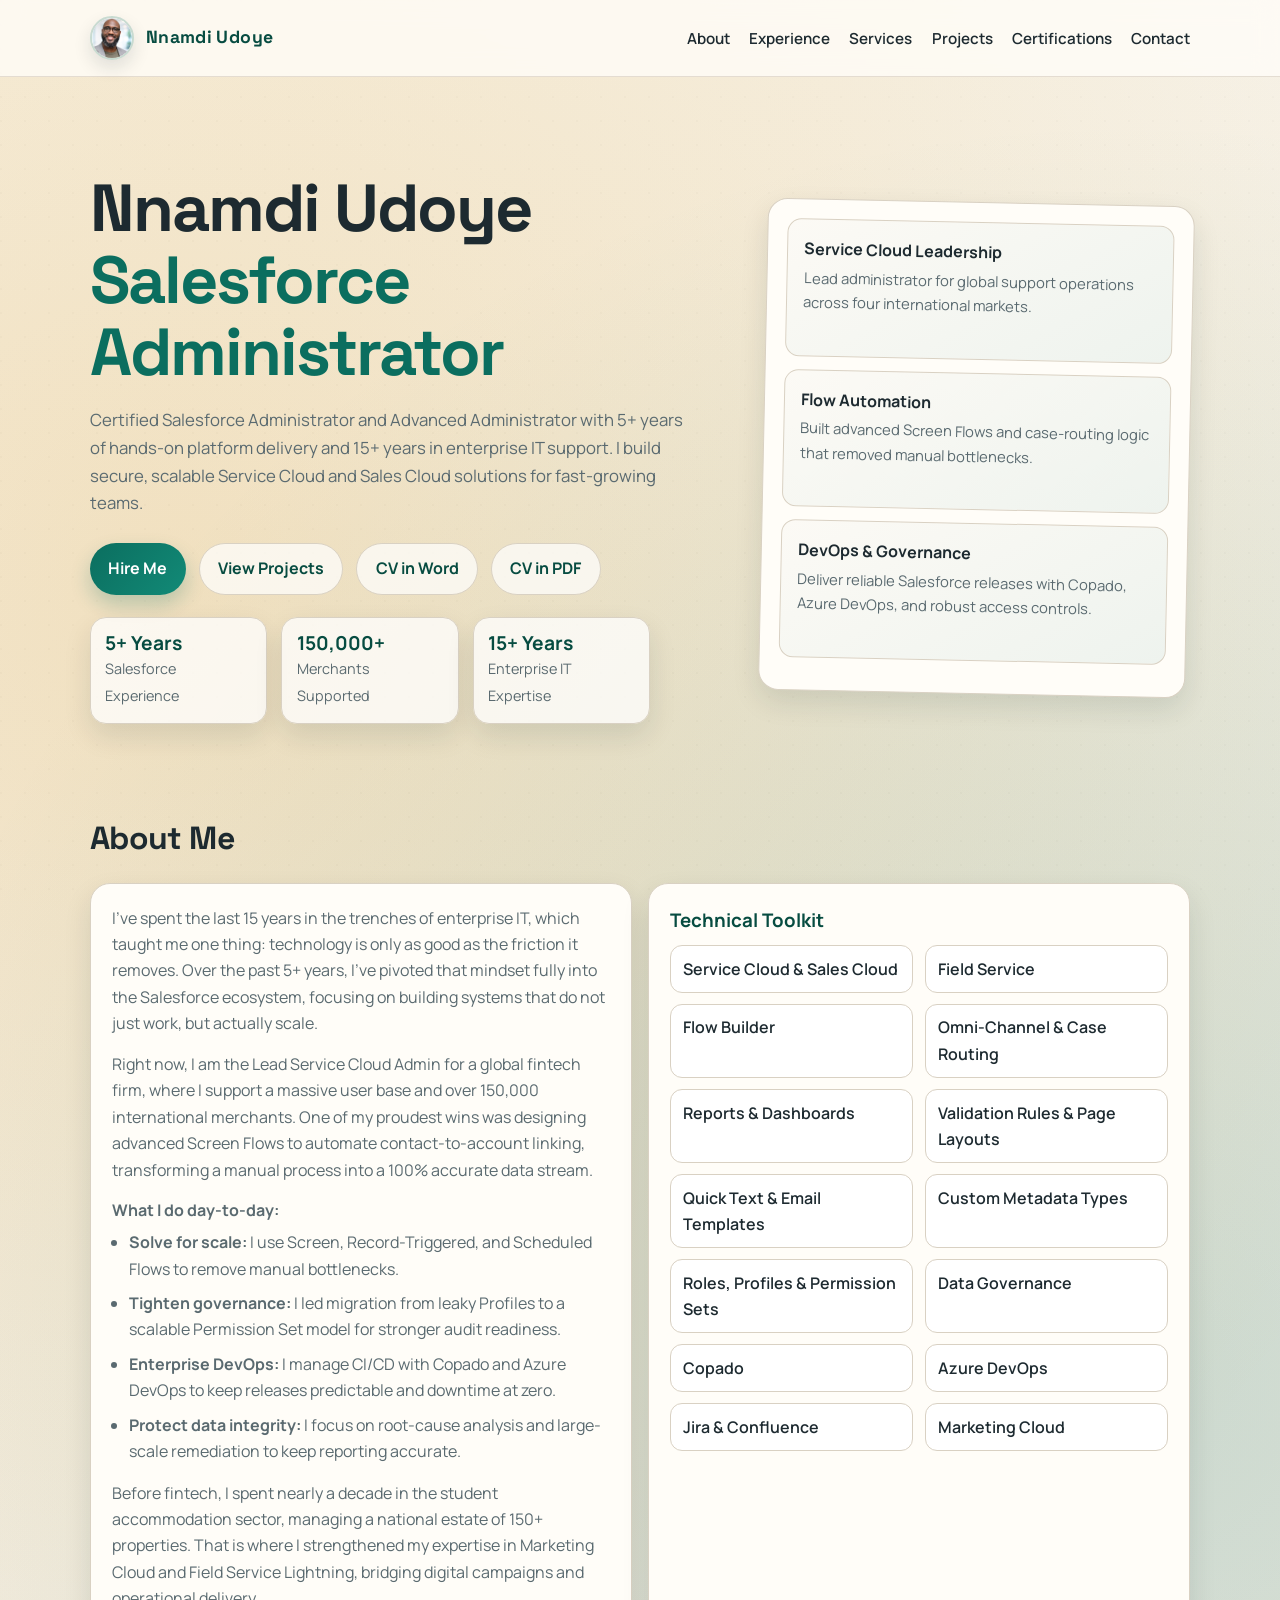
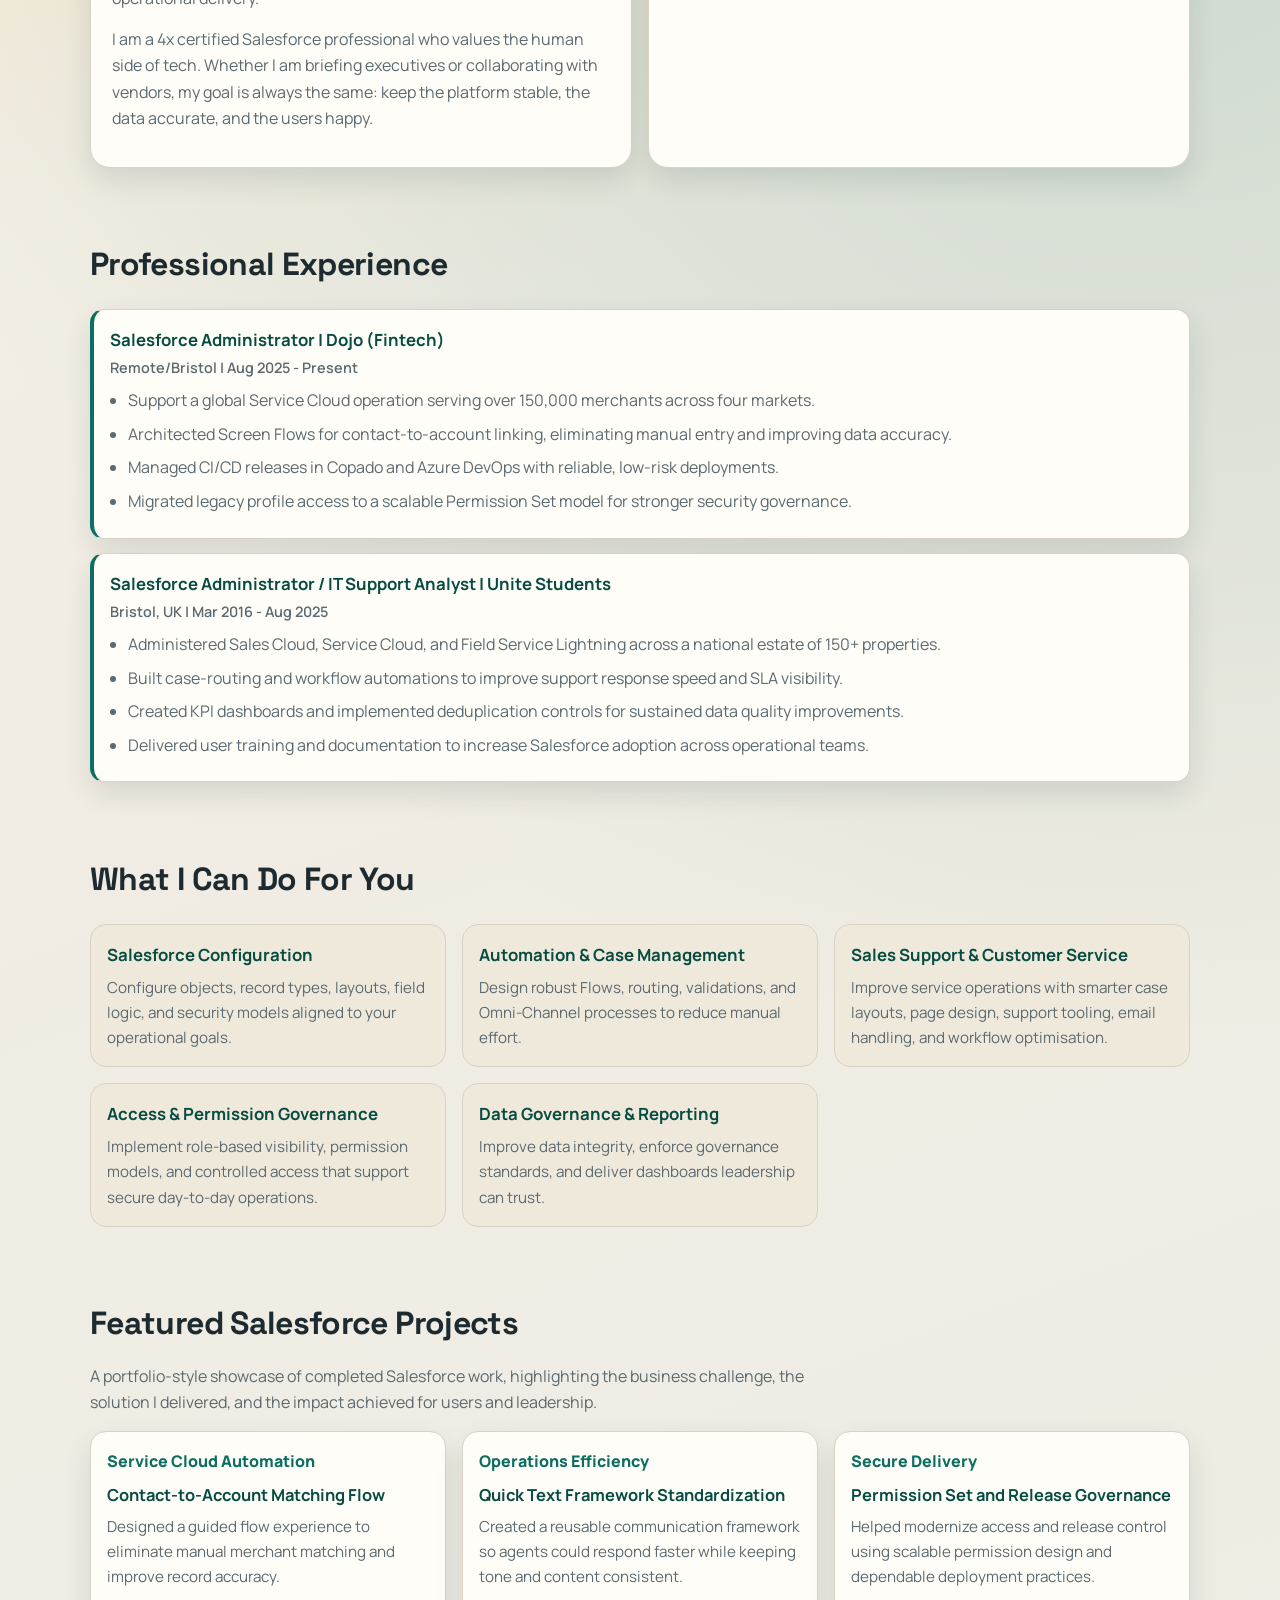
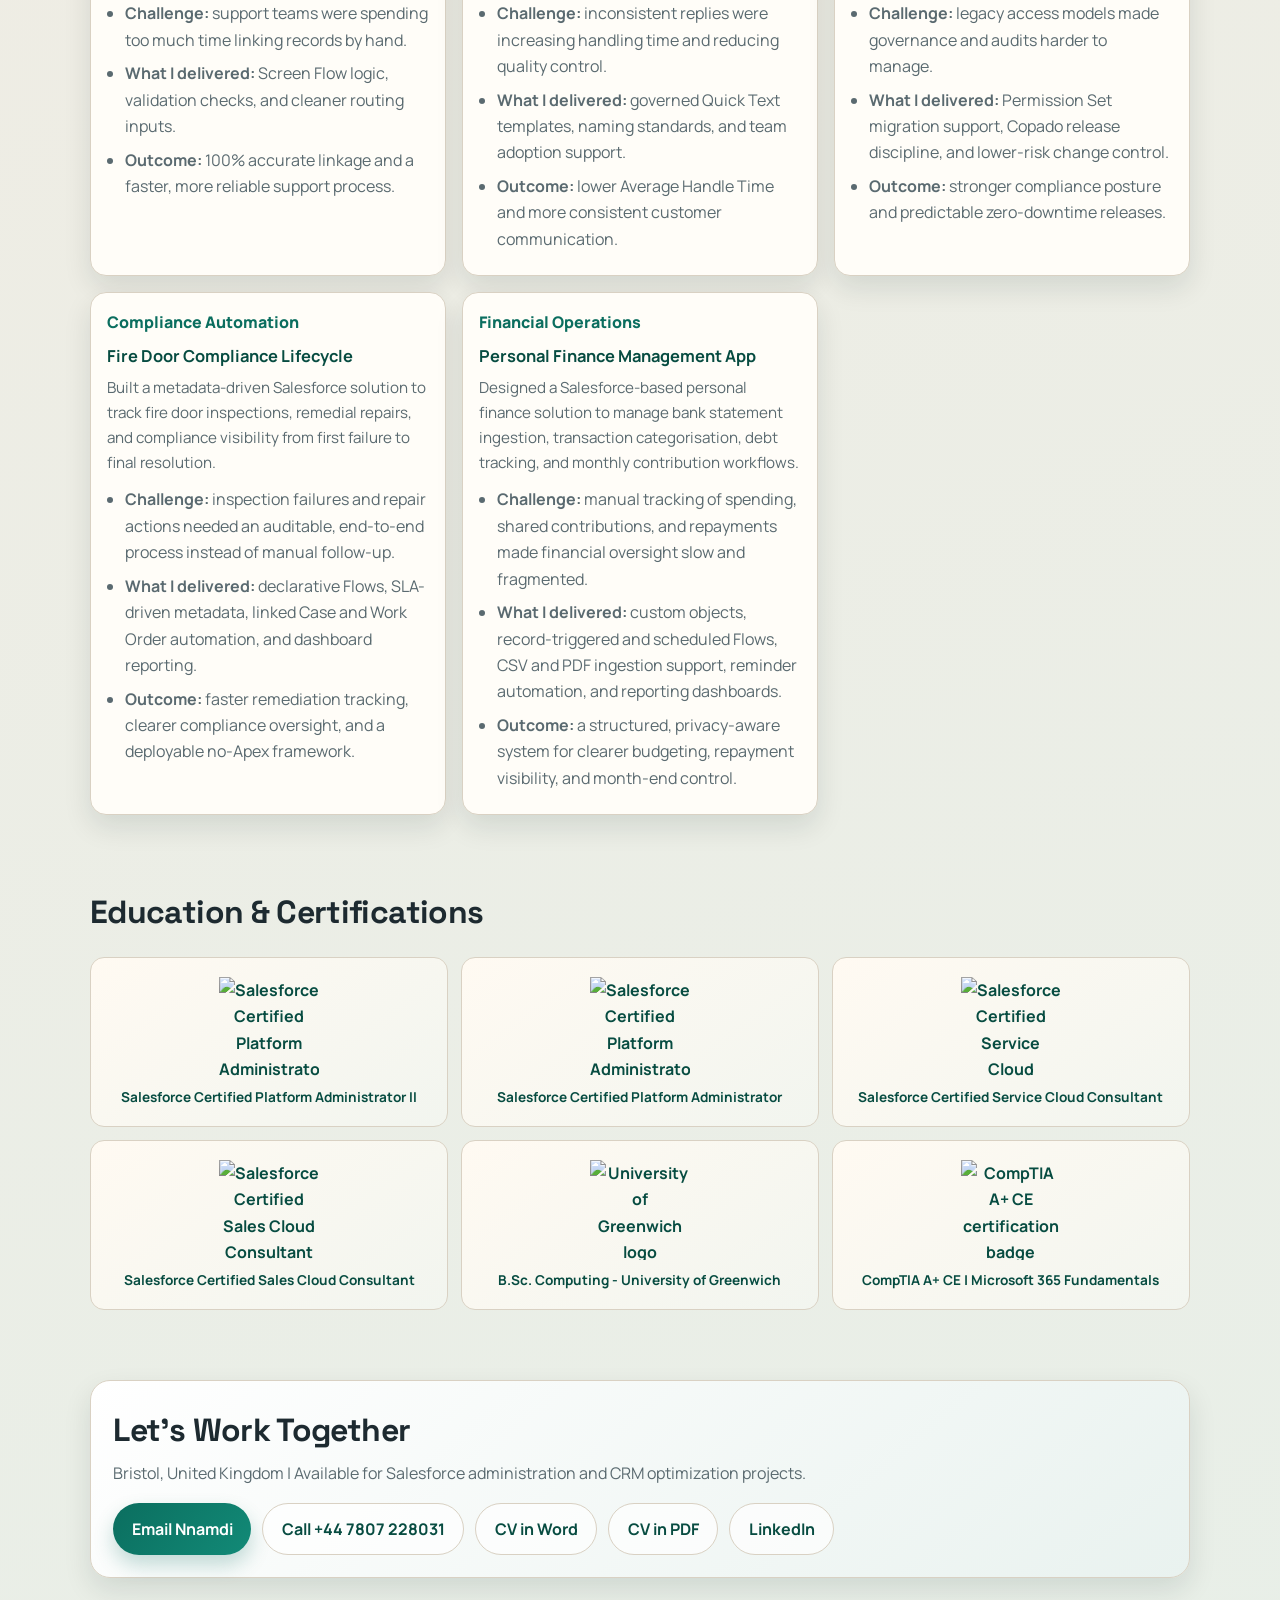
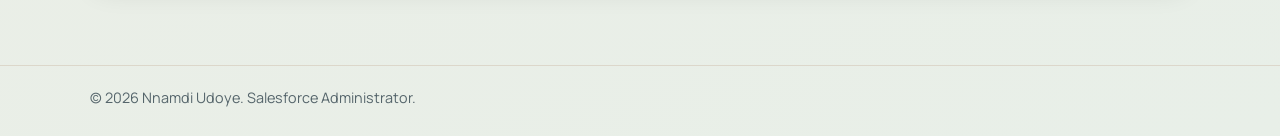
==== index.html @ 59904585 "Restore LinkedIn avatar in header" ====
<!DOCTYPE html>
<html lang="en">
<head>
	<meta charset="UTF-8" />
	<meta name="viewport" content="width=device-width, initial-scale=1.0" />
	<title>Nnamdi Udoye | Salesforce Administrator</title>
	<!-- Google Analytics 4 Measurement ID -->
	<script async src="https://www.googletagmanager.com/gtag/js?id=G-RYH16D98XS"></script>
	<script>
		window.dataLayer = window.dataLayer || [];
		function gtag() {
			dataLayer.push(arguments);
		}
		gtag("js", new Date());
		gtag("config", "G-RYH16D98XS");
	</script>
	<meta name="author" content="Nnamdi Udoye" />
	<meta name="robots" content="index,follow" />
	<meta name="theme-color" content="#0b6e5f" />
	<meta
		name="description"
		content="Certified Salesforce Administrator Nnamdi Udoye delivers Service Cloud, Sales Cloud, automation, and data governance solutions for high-growth teams."
	/>
	<meta property="og:title" content="Nnamdi Udoye | Salesforce Administrator" />
	<meta property="og:description" content="Salesforce Administrator specializing in Service Cloud, Sales Cloud, automation, and CRM data governance." />
	<meta property="og:type" content="website" />
	<meta property="og:url" content="https://amarau9410.github.io/nnamdi-udoye/" />
	<meta property="og:image" content="https://amarau9410.github.io/nnamdi-udoye/favicon.svg" />
	<meta name="twitter:card" content="summary_large_image" />
	<meta name="twitter:title" content="Nnamdi Udoye | Salesforce Administrator" />
	<meta name="twitter:description" content="Certified Salesforce Administrator focused on scalable automation and CRM excellence." />
	<meta name="twitter:image" content="https://amarau9410.github.io/nnamdi-udoye/favicon.svg" />
	<link rel="icon" type="image/svg+xml" href="favicon.svg" />
	<link rel="apple-touch-icon" href="favicon.svg" />
	<link rel="preconnect" href="https://fonts.googleapis.com" />
	<link rel="preconnect" href="https://fonts.gstatic.com" crossorigin />
	<link
		href="https://fonts.googleapis.com/css2?family=Manrope:wght@400;500;600;700;800&family=Space+Grotesk:wght@500;700&display=swap"
		rel="stylesheet"
	/>
	<style>
		:root {
			--bg: #f4f1ea;
			--surface: #fffdf8;
			--surface-alt: #efe9dc;
			--text: #1d2a30;
			--muted: #5a6a70;
			--brand: #0b6e5f;
			--brand-dark: #074c41;
			--accent: #d98e04;
			--border: #d9d1c3;
			--shadow: 0 12px 28px rgba(13, 34, 40, 0.11);
			--radius: 20px;
		}

		* {
			box-sizing: border-box;
			margin: 0;
			padding: 0;
		}

		html {
			scroll-behavior: smooth;
		}

		body {
			font-family: "Manrope", sans-serif;
			color: var(--text);
			line-height: 1.65;
			background:
				radial-gradient(circle at 14% 12%, rgba(217, 142, 4, 0.18), transparent 30%),
				radial-gradient(circle at 88% 28%, rgba(11, 110, 95, 0.17), transparent 34%),
				linear-gradient(160deg, #f8f4ea 0%, #f0ece3 48%, #e8efe8 100%);
			min-height: 100vh;
			text-rendering: optimizeLegibility;
		}

		.grain {
			position: fixed;
			inset: 0;
			pointer-events: none;
			z-index: -1;
			opacity: 0.22;
			background-image: radial-gradient(circle at 1px 1px, rgba(0, 0, 0, 0.08) 1px, transparent 0);
			background-size: 24px 24px;
		}

		.container {
			width: min(1100px, 92%);
			margin: 0 auto;
		}

		header {
			position: sticky;
			top: 0;
			backdrop-filter: blur(12px);
			background: rgba(255, 253, 248, 0.8);
			border-bottom: 1px solid rgba(217, 209, 195, 0.7);
			z-index: 50;
		}

		.nav {
			display: flex;
			align-items: center;
			justify-content: space-between;
			padding: 1rem 0;
			position: relative;
		}

		.brand {
			display: inline-flex;
			align-items: center;
			gap: 0.75rem;
			font-family: "Space Grotesk", sans-serif;
			font-weight: 700;
			letter-spacing: 0.02em;
			color: var(--brand-dark);
			text-decoration: none;
			font-size: 1.1rem;
		}

		.profile-avatar {
			width: 2.75rem;
			height: 2.75rem;
			border-radius: 999px;
			object-fit: cover;
			border: 2px solid rgba(11, 110, 95, 0.22);
			box-shadow: 0 8px 18px rgba(13, 34, 40, 0.12);
		}

		nav ul {
			display: flex;
			list-style: none;
			gap: 1.2rem;
			align-items: center;
		}

		.menu-toggle {
			display: none;
			align-items: center;
			justify-content: center;
			padding: 0.45rem 0.65rem;
			border-radius: 10px;
			border: 1px solid var(--border);
			background: #fff;
			color: var(--brand-dark);
			font-weight: 800;
			font-size: 1rem;
			line-height: 1;
			cursor: pointer;
		}

		nav a {
			text-decoration: none;
			color: var(--text);
			font-weight: 600;
			font-size: 0.95rem;
			transition: color 0.2s ease;
		}

		nav a:hover {
			color: var(--brand);
		}

		.btn {
			display: inline-flex;
			align-items: center;
			gap: 0.5rem;
			text-decoration: none;
			border-radius: 999px;
			padding: 0.74rem 1.15rem;
			font-weight: 700;
			transition: transform 0.2s ease, box-shadow 0.2s ease, background 0.2s ease;
			cursor: pointer;
			border: none;
		}

		.btn-primary {
			color: #fff;
			background: linear-gradient(130deg, var(--brand) 0%, #128a77 100%);
			box-shadow: 0 10px 20px rgba(11, 110, 95, 0.24);
		}

		.btn-primary:hover {
			transform: translateY(-2px);
			box-shadow: 0 12px 24px rgba(11, 110, 95, 0.31);
		}

		.btn-secondary {
			color: var(--brand-dark);
			background: rgba(255, 255, 255, 0.7);
			border: 1px solid var(--border);
		}

		.btn-secondary:hover {
			transform: translateY(-2px);
			background: #fff;
		}

		.hero {
			padding: 6rem 0 4.3rem;
			display: grid;
			grid-template-columns: 1.2fr 0.8fr;
			gap: 2rem;
			align-items: center;
		}

		.hero h1 {
			font-family: "Space Grotesk", sans-serif;
			font-size: clamp(2.1rem, 5.2vw, 4.2rem);
			line-height: 1.08;
			margin-bottom: 1.1rem;
			letter-spacing: -0.03em;
		}

		.hero h1 .highlight {
			color: var(--brand);
			display: inline-block;
		}

		.hero p {
			color: var(--muted);
			max-width: 60ch;
			margin-bottom: 1.6rem;
			font-size: 1.05rem;
		}

		.hero-actions {
			display: flex;
			gap: 0.8rem;
			flex-wrap: wrap;
			margin-bottom: 1.4rem;
		}

		.stats {
			display: grid;
			grid-template-columns: repeat(3, minmax(90px, 1fr));
			gap: 0.9rem;
			max-width: 560px;
		}

		.stat-card {
			background: rgba(255, 255, 255, 0.75);
			border: 1px solid var(--border);
			border-radius: 16px;
			padding: 0.9rem;
			box-shadow: var(--shadow);
		}

		.stat-card strong {
			display: block;
			font-size: 1.2rem;
			color: var(--brand-dark);
			line-height: 1.2;
		}

		.stat-card span {
			font-size: 0.9rem;
			color: var(--muted);
		}

		.hero-panel {
			background: var(--surface);
			border: 1px solid var(--border);
			border-radius: var(--radius);
			box-shadow: var(--shadow);
			padding: 1.2rem;
			transform: rotate(1.2deg);
		}

		.hero-panel .card {
			background: linear-gradient(150deg, #fcfaf5 0%, #eef3ee 100%);
			border: 1px solid var(--border);
			border-radius: 14px;
			padding: 1rem;
			margin-bottom: 0.8rem;
		}

		.hero-panel h3 {
			font-size: 1rem;
			margin-bottom: 0.2rem;
		}

		.hero-panel p {
			color: var(--muted);
			font-size: 0.92rem;
		}

		section {
			padding: 1.2rem 0 3.2rem;
		}

		.section-heading {
			font-family: "Space Grotesk", sans-serif;
			margin-bottom: 1.15rem;
			font-size: clamp(1.4rem, 3vw, 2rem);
			letter-spacing: -0.02em;
		}

		.about {
			display: grid;
			grid-template-columns: 1fr 1fr;
			gap: 1rem;
		}

		.panel {
			background: var(--surface);
			border: 1px solid var(--border);
			border-radius: var(--radius);
			box-shadow: var(--shadow);
			padding: 1.3rem;
		}

		.panel p {
			color: var(--muted);
			margin-bottom: 0.9rem;
		}

		.about-points {
			padding-left: 1.1rem;
			color: var(--muted);
			margin: 0.25rem 0 0.95rem;
		}

		.about-points li {
			margin-bottom: 0.5rem;
		}

		.skills-grid {
			display: grid;
			grid-template-columns: repeat(2, minmax(0, 1fr));
			gap: 0.7rem;
			list-style: none;
		}

		.skills-grid li {
			border: 1px solid var(--border);
			border-radius: 12px;
			padding: 0.6rem 0.75rem;
			font-weight: 600;
			background: #fff;
		}

		.services {
			display: grid;
			grid-template-columns: repeat(3, minmax(0, 1fr));
			gap: 1rem;
		}

		.timeline {
			display: grid;
			gap: 0.9rem;
		}

		.timeline-item {
			background: var(--surface);
			border: 1px solid var(--border);
			border-left: 4px solid var(--brand);
			border-radius: 14px;
			padding: 1rem;
			box-shadow: var(--shadow);
		}

		.timeline-item h3 {
			font-size: 1.05rem;
			margin-bottom: 0.15rem;
			color: var(--brand-dark);
		}

		.timeline-item .meta {
			display: block;
			color: var(--muted);
			font-weight: 600;
			font-size: 0.9rem;
			margin-bottom: 0.45rem;
		}

		.timeline-item ul {
			padding-left: 1.1rem;
			color: var(--muted);
		}

		.timeline-item li {
			margin-bottom: 0.45rem;
		}

		.cert-grid {
			display: grid;
			grid-template-columns: repeat(3, minmax(0, 1fr));
			gap: 0.8rem;
		}

		.cert-card {
			background: linear-gradient(145deg, #fffaf2 0%, #f2f5ef 100%);
			border: 1px solid var(--border);
			border-radius: 14px;
			padding: 1.2rem 0.9rem;
			font-weight: 700;
			color: var(--brand-dark);
			display: flex;
			flex-direction: column;
			align-items: center;
			text-align: center;
			gap: 0.75rem;
		}

		.cert-card img {
			width: 100px;
			height: 100px;
			object-fit: contain;
		}

		.cert-card .cert-label {
			font-size: 0.85rem;
			line-height: 1.3;
		}

		.case-grid,
		.project-grid {
			display: grid;
			grid-template-columns: repeat(3, minmax(0, 1fr));
			gap: 1rem;
		}

		.case-card,
		.project-card {
			background: var(--surface);
			border: 1px solid var(--border);
			border-radius: 16px;
			padding: 1rem;
			box-shadow: var(--shadow);
			transition: transform 0.2s ease, box-shadow 0.2s ease;
		}

		.case-card:hover,
		.project-card:hover {
			transform: translateY(-3px);
			box-shadow: 0 15px 30px rgba(13, 34, 40, 0.14);
		}

		.case-kpi {
			display: inline-block;
			margin-bottom: 0.4rem;
			font-weight: 800;
			color: var(--brand);
		}

		.case-card h3,
		.project-card h3 {
			font-size: 1.03rem;
			margin-bottom: 0.35rem;
			color: var(--brand-dark);
		}

		.case-card p,
		.project-card p {
			color: var(--muted);
			font-size: 0.95rem;
		}

		.project-intro {
			max-width: 72ch;
			margin: -0.35rem 0 1rem;
			color: var(--muted);
		}

		.project-list {
			padding-left: 1.1rem;
			margin-top: 0.7rem;
			color: var(--muted);
		}

		.project-list li {
			margin-bottom: 0.45rem;
		}

		.service-card {
			background: var(--surface-alt);
			border: 1px solid var(--border);
			border-radius: 16px;
			padding: 1rem;
			transition: transform 0.2s ease, box-shadow 0.2s ease;
		}

		.service-card:hover {
			transform: translateY(-3px);
			box-shadow: 0 14px 28px rgba(13, 34, 40, 0.13);
		}

		.service-card h3 {
			margin-bottom: 0.4rem;
			font-size: 1.05rem;
			color: var(--brand-dark);
		}

		.service-card p {
			color: var(--muted);
			font-size: 0.95rem;
		}

		.contact {
			margin-bottom: 2.2rem;
		}

		.contact-card {
			background: linear-gradient(140deg, #ffffff 0%, #e9f2ef 100%);
			border: 1px solid var(--border);
			border-radius: var(--radius);
			padding: 1.4rem;
			box-shadow: var(--shadow);
			display: flex;
			justify-content: space-between;
			align-items: center;
			gap: 1rem;
			flex-wrap: wrap;
		}

		.contact-card p {
			color: var(--muted);
			margin-top: 0.25rem;
		}

		.contact-links {
			display: flex;
			gap: 0.7rem;
			flex-wrap: wrap;
		}

		footer {
			border-top: 1px solid rgba(217, 209, 195, 0.8);
			padding: 1.3rem 0 1.6rem;
			color: #55656b;
			font-size: 0.9rem;
		}

		.reveal {
			opacity: 0;
			transform: translateY(18px);
			transition: opacity 0.55s ease, transform 0.55s ease;
		}

		.reveal.show {
			opacity: 1;
			transform: translateY(0);
		}

		@media (max-width: 940px) {
			.hero,
			.about {
				grid-template-columns: 1fr;
			}

			.hero-panel {
				transform: none;
			}

			.services {
				grid-template-columns: 1fr 1fr;
			}

			.cert-grid {
				grid-template-columns: 1fr 1fr;
			}

			.case-grid,
			.project-grid {
				grid-template-columns: 1fr 1fr;
			}
		}

		@media (max-width: 680px) {
			.menu-toggle {
				display: inline-flex;
			}

			nav ul {
				display: none;
				position: absolute;
				top: calc(100% + 8px);
				right: 0;
				width: min(260px, 82vw);
				padding: 0.8rem;
				background: rgba(255, 253, 248, 0.98);
				border: 1px solid var(--border);
				border-radius: 14px;
				box-shadow: var(--shadow);
				flex-direction: column;
				align-items: flex-start;
				gap: 0.7rem;
			}

			nav ul.open {
				display: flex;
			}

			.stats {
				grid-template-columns: 1fr;
			}

			.skills-grid,
			.services,
			.cert-grid,
			.case-grid,
			.project-grid {
				grid-template-columns: 1fr;
			}

			.hero {
				padding-top: 4.2rem;
			}
		}
	</style>
</head>
<body>
	<div class="grain" aria-hidden="true"></div>

	<header>
		<div class="container nav">
			<a class="brand" href="#home">
				<img class="profile-avatar" src="linkedin-profile.jpg" alt="Nnamdi Udoye" />
				<span>Nnamdi Udoye</span>
			</a>
			<nav aria-label="Primary navigation">
				<button class="menu-toggle" id="menuToggle" aria-expanded="false" aria-controls="primary-menu" aria-label="Open navigation menu">Menu</button>
				<ul id="primary-menu">
					<li><a href="#about">About</a></li>
					<li><a href="#experience">Experience</a></li>
					<li><a href="#services">Services</a></li>
					<li><a href="#projects">Projects</a></li>
					<li><a href="#certifications">Certifications</a></li>
					<li><a href="#contact">Contact</a></li>
				</ul>
			</nav>
		</div>
	</header>

	<main id="home" class="container">
		<section class="hero reveal">
			<div>
				<h1>
					Nnamdi Udoye<br />
					<span class="highlight">Salesforce Administrator</span>
				</h1>
				<p>
					Certified Salesforce Administrator and Advanced Administrator with 5+ years of
					hands-on platform delivery and 15+ years in enterprise IT support. I build secure,
					scalable Service Cloud and Sales Cloud solutions for fast-growing teams.
				</p>
				<div class="hero-actions">
					<a class="btn btn-primary" href="#contact" data-analytics-event="hire_me_click">Hire Me</a>
					<a class="btn btn-secondary" href="#projects">View Projects</a>
					<a class="btn btn-secondary" href="Nnamdi_Udoye_Salesforce_CV26-03-26.docx" download>CV in Word</a>
					<a class="btn btn-secondary" href="Nnamdi_Udoye_Salesforce_CV26-03-26.pdf" download>CV in PDF</a>
				</div>
				<div class="stats" aria-label="Experience highlights">
					<article class="stat-card">
						<strong>5+ Years</strong>
						<span>Salesforce Experience</span>
					</article>
					<article class="stat-card">
						<strong>150,000+</strong>
						<span>Merchants Supported</span>
					</article>
					<article class="stat-card">
						<strong>15+ Years</strong>
						<span>Enterprise IT Expertise</span>
					</article>
				</div>
			</div>

			<aside class="hero-panel" aria-label="Quick profile highlights">
				<div class="card">
					<h3>Service Cloud Leadership</h3>
					<p>Lead administrator for global support operations across four international markets.</p>
				</div>
				<div class="card">
					<h3>Flow Automation</h3>
					<p>Built advanced Screen Flows and case-routing logic that removed manual bottlenecks.</p>
				</div>
				<div class="card">
					<h3>DevOps & Governance</h3>
					<p>Deliver reliable Salesforce releases with Copado, Azure DevOps, and robust access controls.</p>
				</div>
			</aside>
		</section>

		<section id="about" class="reveal">
			<h2 class="section-heading">About Me</h2>
			<div class="about">
				<article class="panel">
					<p>
						I've spent the last 15 years in the trenches of enterprise IT, which taught me one
						thing: technology is only as good as the friction it removes. Over the past 5+ years,
						I've pivoted that mindset fully into the Salesforce ecosystem, focusing on building
						systems that do not just work, but actually scale.
					</p>
					<p>
						Right now, I am the Lead Service Cloud Admin for a global fintech firm, where I
						support a massive user base and over 150,000 international merchants. One of my
						proudest wins was designing advanced Screen Flows to automate contact-to-account
						linking, transforming a manual process into a 100% accurate data stream.
					</p>
					<p style="margin-bottom: 0.35rem;"><strong>What I do day-to-day:</strong></p>
					<ul class="about-points">
						<li><strong>Solve for scale:</strong> I use Screen, Record-Triggered, and Scheduled Flows to remove manual bottlenecks.</li>
						<li><strong>Tighten governance:</strong> I led migration from leaky Profiles to a scalable Permission Set model for stronger audit readiness.</li>
						<li><strong>Enterprise DevOps:</strong> I manage CI/CD with Copado and Azure DevOps to keep releases predictable and downtime at zero.</li>
						<li><strong>Protect data integrity:</strong> I focus on root-cause analysis and large-scale remediation to keep reporting accurate.</li>
					</ul>
					<p>
						Before fintech, I spent nearly a decade in the student accommodation sector, managing
						a national estate of 150+ properties. That is where I strengthened my expertise in
						Marketing Cloud and Field Service Lightning, bridging digital campaigns and operational delivery.
					</p>
					<p>
						I am a 4x certified Salesforce professional who values the human side of tech.
						Whether I am briefing executives or collaborating with vendors, my goal is always the same:
						keep the platform stable, the data accurate, and the users happy.
					</p>
				</article>
				<article class="panel">
					<h3 style="margin-bottom: 0.6rem; color: var(--brand-dark);">Technical Toolkit</h3>
					<ul class="skills-grid">
						<li>Service Cloud & Sales Cloud</li>
						<li>Field Service</li>
						<li>Flow Builder</li>
						<li>Omni-Channel & Case Routing</li>
						<li>Reports & Dashboards</li>
						<li>Validation Rules & Page Layouts</li>
						<li>Quick Text & Email Templates</li>
						<li>Custom Metadata Types</li>
						<li>Roles, Profiles & Permission Sets</li>
						<li>Data Governance</li>
						<li>Copado</li>
						<li>Azure DevOps</li>
						<li>Jira & Confluence</li>
						<li>Marketing Cloud</li>
					</ul>
				</article>
			</div>
		</section>

		<section id="experience" class="reveal">
			<h2 class="section-heading">Professional Experience</h2>
			<div class="timeline">
				<article class="timeline-item">
					<h3>Salesforce Administrator | Dojo (Fintech)</h3>
					<span class="meta">Remote/Bristol | Aug 2025 - Present</span>
					<ul>
						<li>Support a global Service Cloud operation serving over 150,000 merchants across four markets.</li>
						<li>Architected Screen Flows for contact-to-account linking, eliminating manual entry and improving data accuracy.</li>
						<li>Managed CI/CD releases in Copado and Azure DevOps with reliable, low-risk deployments.</li>
						<li>Migrated legacy profile access to a scalable Permission Set model for stronger security governance.</li>
					</ul>
				</article>
				<article class="timeline-item">
					<h3>Salesforce Administrator / IT Support Analyst | Unite Students</h3>
					<span class="meta">Bristol, UK | Mar 2016 - Aug 2025</span>
					<ul>
						<li>Administered Sales Cloud, Service Cloud, and Field Service Lightning across a national estate of 150+ properties.</li>
						<li>Built case-routing and workflow automations to improve support response speed and SLA visibility.</li>
						<li>Created KPI dashboards and implemented deduplication controls for sustained data quality improvements.</li>
						<li>Delivered user training and documentation to increase Salesforce adoption across operational teams.</li>
					</ul>
				</article>
			</div>
		</section>

		<section id="services" class="reveal">
			<h2 class="section-heading">What I Can Do For You</h2>
			<div class="services">
				<article class="service-card">
					<h3>Salesforce Configuration</h3>
					<p>
						Configure objects, record types, layouts, field logic, and security models aligned to your operational goals.
					</p>
				</article>
				<article class="service-card">
					<h3>Automation & Case Management</h3>
					<p>
						Design robust Flows, routing, validations, and Omni-Channel processes to reduce manual effort.
					</p>
				</article>
				<article class="service-card">
					<h3>Sales Support & Customer Service</h3>
					<p>
						Improve service operations with smarter case layouts, page design, support tooling, email handling, and workflow optimisation.
					</p>
				</article>
				<article class="service-card">
					<h3>Access & Permission Governance</h3>
					<p>
						Implement role-based visibility, permission models, and controlled access that support secure day-to-day operations.
					</p>
				</article>
				<article class="service-card">
					<h3>Data Governance & Reporting</h3>
					<p>
						Improve data integrity, enforce governance standards, and deliver dashboards leadership can trust.
					</p>
				</article>
			</div>
		</section>

		<section id="projects" class="reveal">
			<h2 class="section-heading">Featured Salesforce Projects</h2>
			<p class="project-intro">
				A portfolio-style showcase of completed Salesforce work, highlighting the business challenge,
				the solution I delivered, and the impact achieved for users and leadership.
			</p>
			<div class="project-grid">
				<article class="project-card">
					<span class="case-kpi">Service Cloud Automation</span>
					<h3>Contact-to-Account Matching Flow</h3>
					<p>Designed a guided flow experience to eliminate manual merchant matching and improve record accuracy.</p>
					<ul class="project-list">
						<li><strong>Challenge:</strong> support teams were spending too much time linking records by hand.</li>
						<li><strong>What I delivered:</strong> Screen Flow logic, validation checks, and cleaner routing inputs.</li>
						<li><strong>Outcome:</strong> 100% accurate linkage and a faster, more reliable support process.</li>
					</ul>
				</article>
				<article class="project-card">
					<span class="case-kpi">Operations Efficiency</span>
					<h3>Quick Text Framework Standardization</h3>
					<p>Created a reusable communication framework so agents could respond faster while keeping tone and content consistent.</p>
					<ul class="project-list">
						<li><strong>Challenge:</strong> inconsistent replies were increasing handling time and reducing quality control.</li>
						<li><strong>What I delivered:</strong> governed Quick Text templates, naming standards, and team adoption support.</li>
						<li><strong>Outcome:</strong> lower Average Handle Time and more consistent customer communication.</li>
					</ul>
				</article>
				<article class="project-card">
					<span class="case-kpi">Secure Delivery</span>
					<h3>Permission Set and Release Governance</h3>
					<p>Helped modernize access and release control using scalable permission design and dependable deployment practices.</p>
					<ul class="project-list">
						<li><strong>Challenge:</strong> legacy access models made governance and audits harder to manage.</li>
						<li><strong>What I delivered:</strong> Permission Set migration support, Copado release discipline, and lower-risk change control.</li>
						<li><strong>Outcome:</strong> stronger compliance posture and predictable zero-downtime releases.</li>
					</ul>
				</article>
				<article class="project-card">
					<span class="case-kpi">Compliance Automation</span>
					<h3>Fire Door Compliance Lifecycle</h3>
					<p>Built a metadata-driven Salesforce solution to track fire door inspections, remedial repairs, and compliance visibility from first failure to final resolution.</p>
					<ul class="project-list">
						<li><strong>Challenge:</strong> inspection failures and repair actions needed an auditable, end-to-end process instead of manual follow-up.</li>
						<li><strong>What I delivered:</strong> declarative Flows, SLA-driven metadata, linked Case and Work Order automation, and dashboard reporting.</li>
						<li><strong>Outcome:</strong> faster remediation tracking, clearer compliance oversight, and a deployable no-Apex framework.</li>
					</ul>
				</article>
				<article class="project-card">
					<span class="case-kpi">Financial Operations</span>
					<h3>Personal Finance Management App</h3>
					<p>Designed a Salesforce-based personal finance solution to manage bank statement ingestion, transaction categorisation, debt tracking, and monthly contribution workflows.</p>
					<ul class="project-list">
						<li><strong>Challenge:</strong> manual tracking of spending, shared contributions, and repayments made financial oversight slow and fragmented.</li>
						<li><strong>What I delivered:</strong> custom objects, record-triggered and scheduled Flows, CSV and PDF ingestion support, reminder automation, and reporting dashboards.</li>
						<li><strong>Outcome:</strong> a structured, privacy-aware system for clearer budgeting, repayment visibility, and month-end control.</li>
					</ul>
				</article>
			</div>
		</section>

		<section id="certifications" class="reveal">
			<h2 class="section-heading">Education & Certifications</h2>
			<div class="cert-grid">
				<article class="cert-card">
					<img src="https://developer.salesforce.com/resources2/certification-site/images/Certifications-logo/Advanced-Administrator.png" alt="Salesforce Certified Platform Administrator II badge" loading="lazy">
					<span class="cert-label">Salesforce Certified Platform Administrator II</span>
				</article>
				<article class="cert-card">
					<img src="https://developer.salesforce.com/resources2/certification-site/images/Certifications-logo/Administrator.png" alt="Salesforce Certified Platform Administrator badge" loading="lazy">
					<span class="cert-label">Salesforce Certified Platform Administrator</span>
				</article>
				<article class="cert-card">
					<img src="https://developer.salesforce.com/resources2/certification-site/images/Certifications-logo/Service-Cloud-Consultant.png" alt="Salesforce Certified Service Cloud Consultant badge" loading="lazy">
					<span class="cert-label">Salesforce Certified Service Cloud Consultant</span>
				</article>
				<article class="cert-card">
					<img src="https://developer.salesforce.com/resources2/certification-site/images/Certifications-logo/Sales-Cloud-Consultant.png" alt="Salesforce Certified Sales Cloud Consultant badge" loading="lazy">
					<span class="cert-label">Salesforce Certified Sales Cloud Consultant</span>
				</article>
				<article class="cert-card">
					<img src="https://www.gre.ac.uk/__data/assets/image/0035/265688/logo_final_on_white.png" alt="University of Greenwich logo" loading="lazy">
					<span class="cert-label">B.Sc. Computing - University of Greenwich</span>
				</article>
				<article class="cert-card">
					<img src="https://images.credly.com/size/340x340/images/f6d62c5d-1e1d-4de6-92ee-8dc8c80b1c7b/blob" alt="CompTIA A+ CE certification badge" loading="lazy">
					<span class="cert-label">CompTIA A+ CE | Microsoft 365 Fundamentals</span>
				</article>
			</div>
		</section>

		<section id="contact" class="contact reveal">
			<div class="contact-card">
				<div>
					<h2 class="section-heading" style="margin-bottom: 0;">Let's Work Together</h2>
					<p>Bristol, United Kingdom | Available for Salesforce administration and CRM optimization projects.</p>
				</div>
				<div class="contact-links">
					<a class="btn btn-primary" href="mailto:nnamdiudoye@gmail.com">Email Nnamdi</a>
					<a class="btn btn-secondary" href="tel:+447807228031">Call +44 7807 228031</a>
					<a class="btn btn-secondary" href="Nnamdi_Udoye_Salesforce_CV26-03-26.docx" download>CV in Word</a>
					<a class="btn btn-secondary" href="Nnamdi_Udoye_Salesforce_CV26-03-26.pdf" download>CV in PDF</a>
					<a class="btn btn-secondary" href="https://www.linkedin.com/in/nnamdi-udoye-74441847" target="_blank" rel="noopener noreferrer">LinkedIn</a>
				</div>
			</div>
		</section>
	</main>

	<footer>
		<div class="container">
			<p>© <span id="year"></span> Nnamdi Udoye. Salesforce Administrator.</p>
		</div>
	</footer>

	<script>
		document.getElementById("year").textContent = new Date().getFullYear();

		const menuToggle = document.getElementById("menuToggle");
		const primaryMenu = document.getElementById("primary-menu");

		menuToggle.addEventListener("click", () => {
			const isOpen = primaryMenu.classList.toggle("open");
			menuToggle.setAttribute("aria-expanded", String(isOpen));
			menuToggle.textContent = isOpen ? "Close" : "Menu";
		});

		primaryMenu.querySelectorAll("a").forEach((link) => {
			link.addEventListener("click", () => {
				if (window.innerWidth <= 680) {
					primaryMenu.classList.remove("open");
					menuToggle.setAttribute("aria-expanded", "false");
					menuToggle.textContent = "Menu";
				}
			});
		});

		const observer = new IntersectionObserver(
			(entries) => {
				entries.forEach((entry) => {
					if (entry.isIntersecting) {
						entry.target.classList.add("show");
					}
				});
			},
			{ threshold: 0.15 }
		);

		document.querySelectorAll(".reveal").forEach((element, index) => {
			element.style.transitionDelay = `${index * 90}ms`;
			observer.observe(element);
		});

		const trackGAEvent = (eventName, payload) => {
			// GA4 Key Events Setup:
			// The following events are configured for GA4 conversion tracking:
			// - 'cv_download': Fired when user downloads your resume (CV in Word or PDF)
			// - 'generate_lead': Fired when user clicks Email Nnamdi link (GA4 pre-configured conversion event)
			// To mark these as Key events in GA4:
			// 1. Go to GA4 Admin > Events
			// 2. Click 'Create event' for 'cv_download' or it will appear in suggestions
			// 3. 'generate_lead' is automatically a GA4 key event (pre-configured conversion)
			// 4. Once marked, they'll appear in Acquisition reports and conversion funnels
		
			if (typeof window.gtag !== "function") {
				return;
			}

			window.gtag("event", eventName, payload);
		};

		const trackedScrollDepths = new Set();
		const scrollMilestones = [25, 50, 75, 90];

		const trackScrollDepth = () => {
			const scrollableHeight = document.documentElement.scrollHeight - window.innerHeight;
			if (scrollableHeight <= 0) {
				return;
			}

			const scrollPercent = Math.round((window.scrollY / scrollableHeight) * 100);

			scrollMilestones.forEach((milestone) => {
				if (scrollPercent >= milestone && !trackedScrollDepths.has(milestone)) {
					trackedScrollDepths.add(milestone);
					trackGAEvent("scroll_depth", {
						scroll_percent: milestone,
						page_location: window.location.href,
					});
				}
			});
		};

		window.addEventListener("scroll", trackScrollDepth, { passive: true });
		window.addEventListener("load", trackScrollDepth);

		[30, 90].forEach((seconds) => {
			window.setTimeout(() => {
				trackGAEvent("time_on_page", {
					seconds,
					page_location: window.location.href,
				});
			}, seconds * 1000);
		});

		document.addEventListener("click", (event) => {
			const target = event.target.closest("a, button");
			if (!target) {
				return;
			}

			const elementType = target.tagName.toLowerCase();
			const label = target.getAttribute("aria-label") || target.textContent.trim() || target.id || "unlabeled";
			const destination = elementType === "a" ? target.getAttribute("href") || "no_href" : window.location.pathname;

			trackGAEvent("site_click", {
				event_category: elementType,
				event_label: label,
				link_url: destination,
				page_location: window.location.href,
			});

			if (elementType !== "a") {
				return;
			}

			const href = (target.getAttribute("href") || "").trim();
			const customEventName = target.dataset.analyticsEvent;

			if (customEventName) {
				trackGAEvent(customEventName, {
					link_text: label,
					link_url: href || destination,
					page_location: window.location.href,
				});
			}

			if (href.toLowerCase().endsWith(".docx") || target.hasAttribute("download")) {
				trackGAEvent("cv_download", {
					file_name: href,
					link_text: label,
					page_location: window.location.href,
				});
			}

			if (href.toLowerCase().includes("linkedin.com")) {
				trackGAEvent("linkedin_click", {
					outbound_url: href,
					link_text: label,
					page_location: window.location.href,
				});
			}

			if (href.toLowerCase().startsWith("mailto:")) {
				// GA4 Key Event: 'generate_lead' is a pre-configured GA4 conversion event
				trackGAEvent("generate_lead", {
					contact_method: "email",
					contact_target: href.replace(/^mailto:/i, ""),
					link_text: label,
					page_location: window.location.href,
				});
			}

			if (href.toLowerCase().startsWith("tel:")) {
				trackGAEvent("contact_phone_click", {
					contact_method: "phone",
					contact_target: href.replace(/^tel:/i, ""),
					link_text: label,
					page_location: window.location.href,
				});
			}
		});
	</script>
</body>
</html>
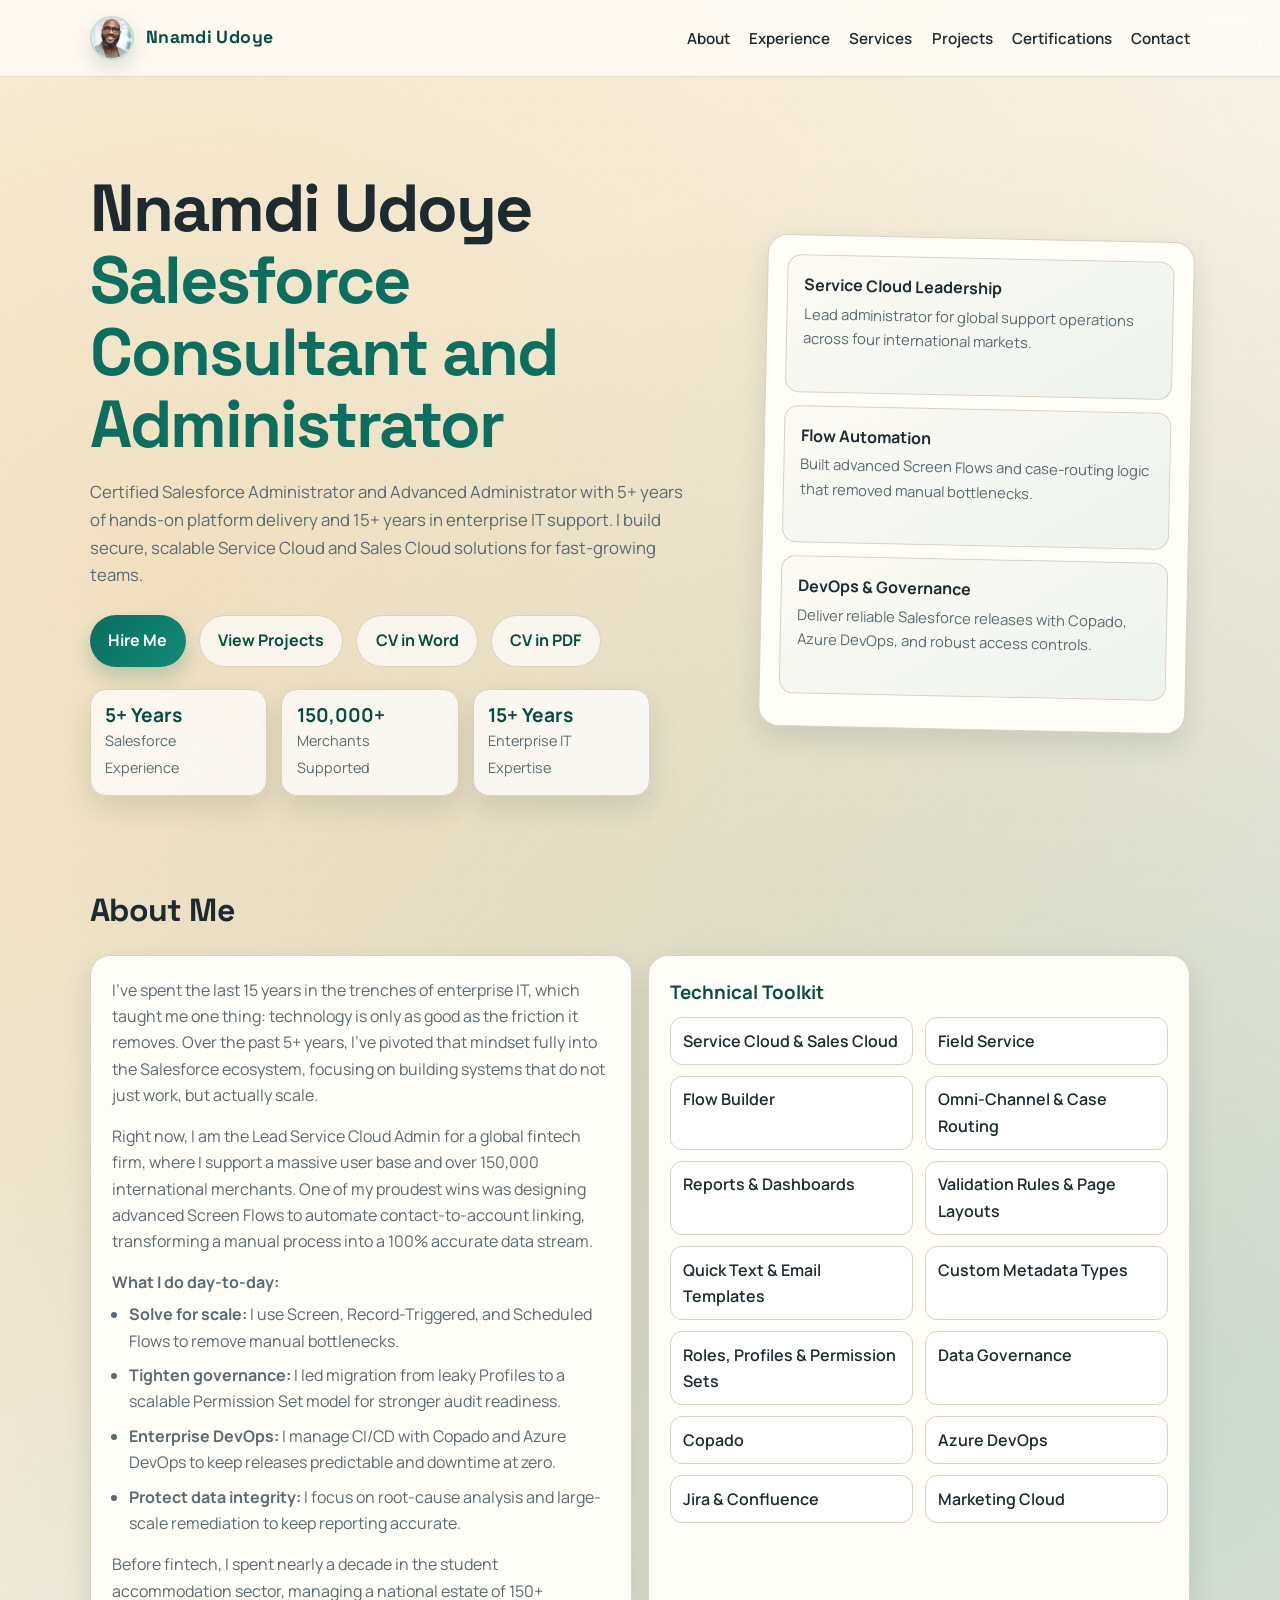
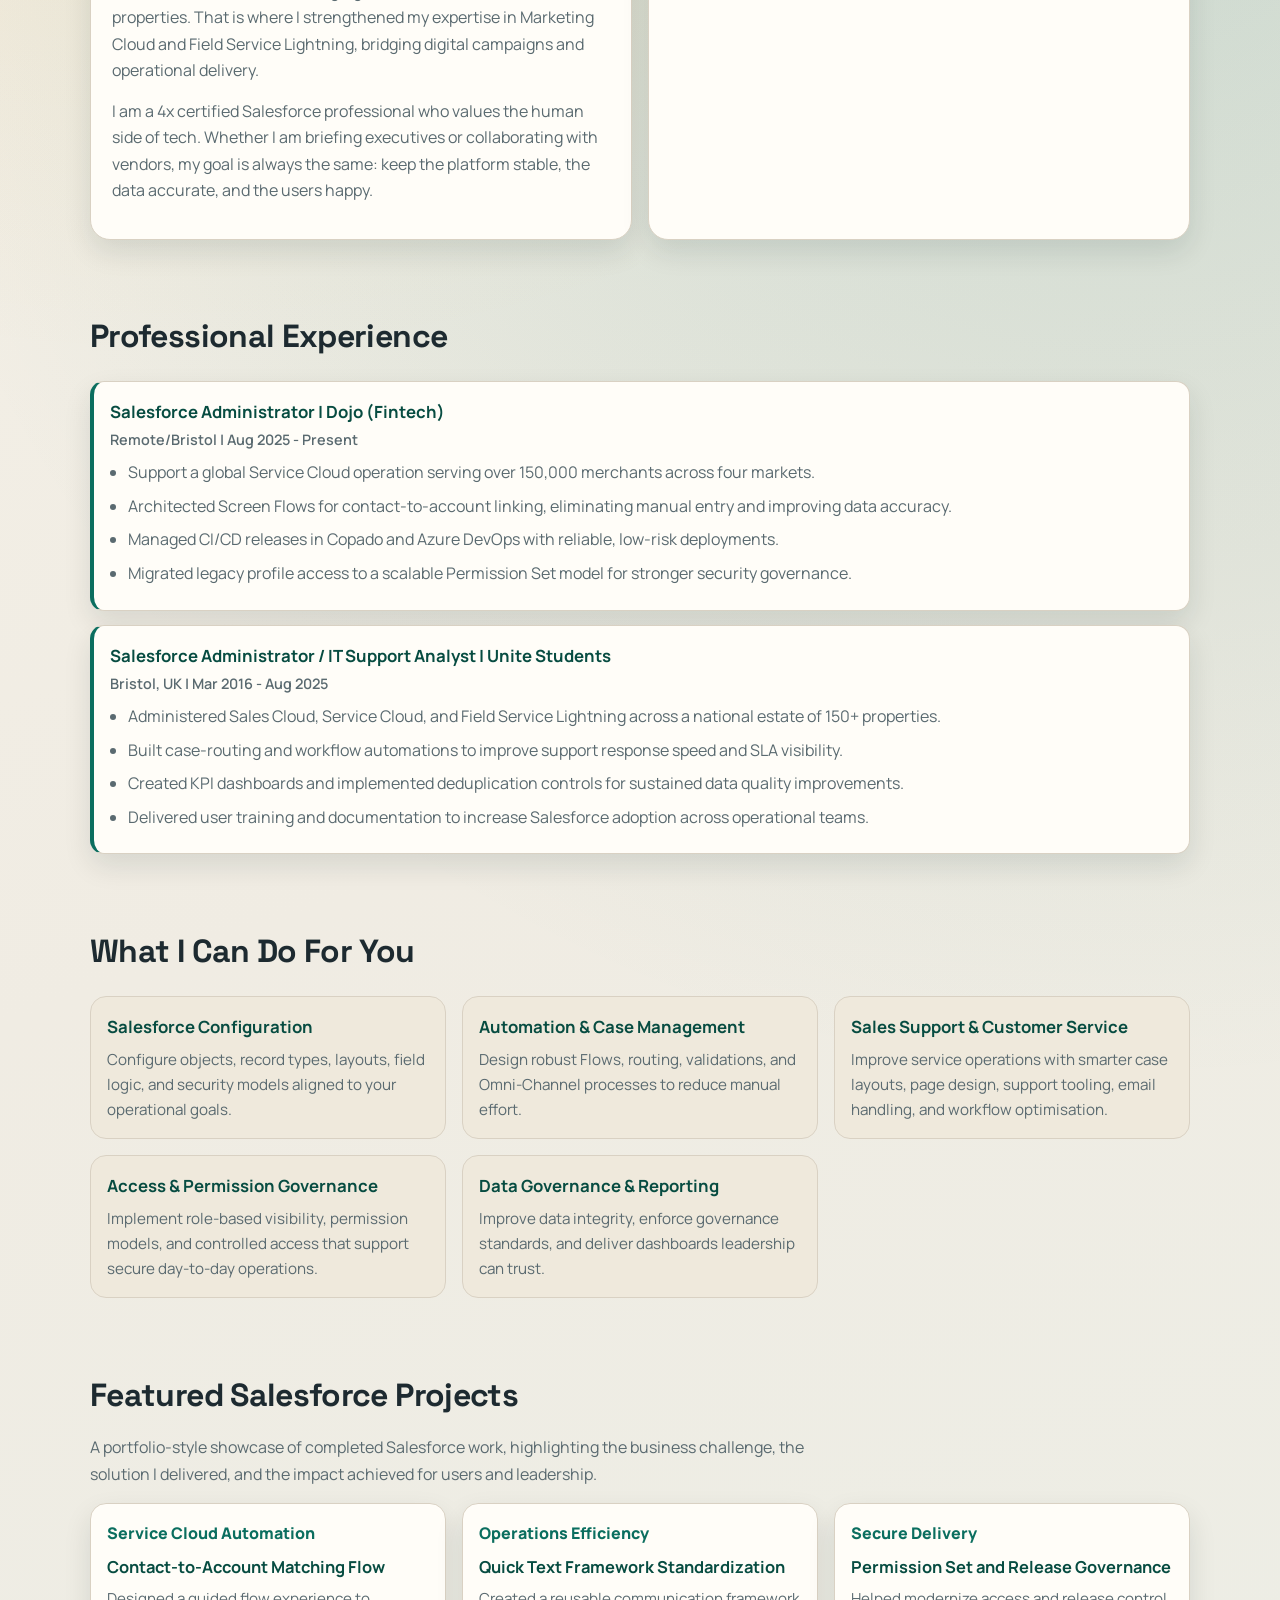
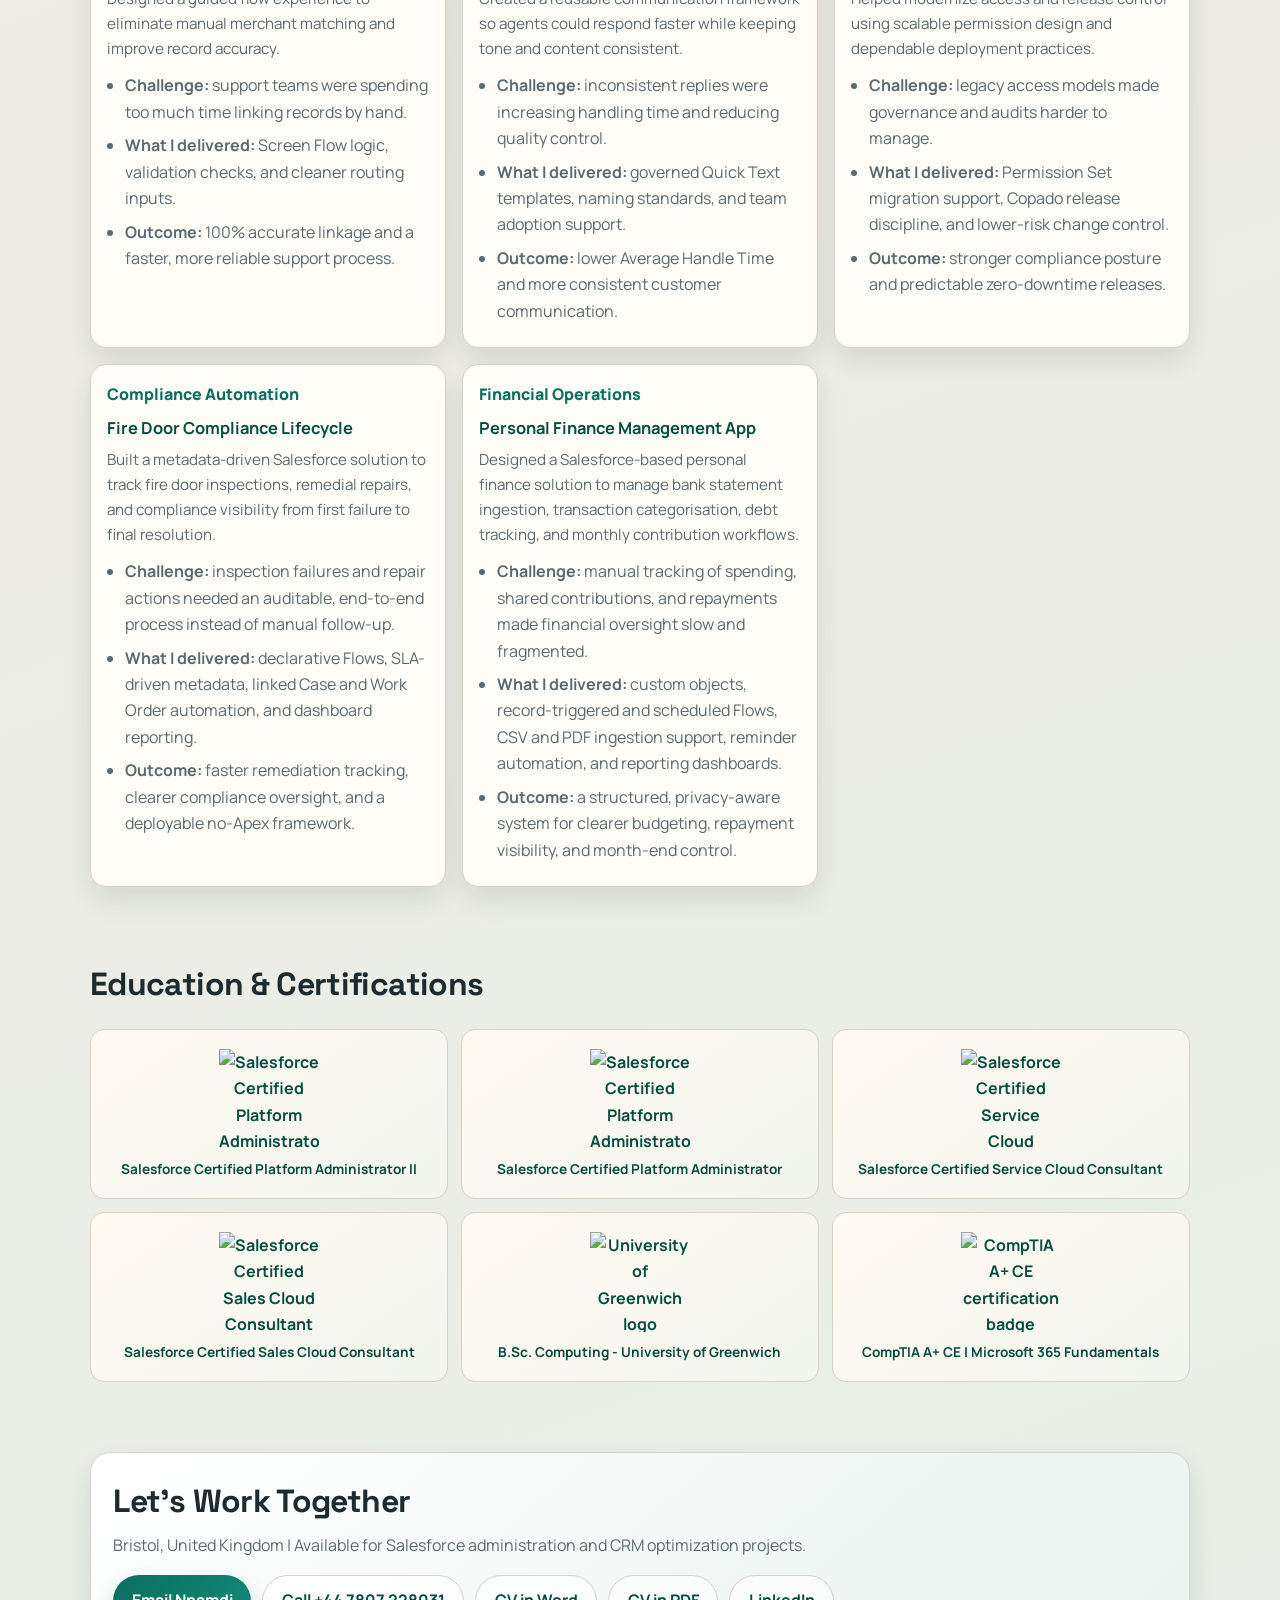
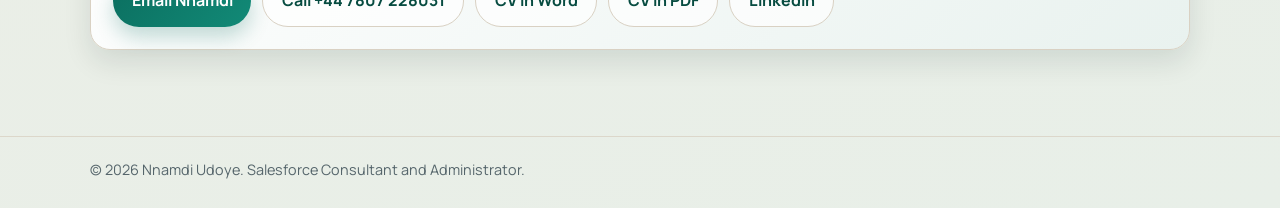
==== commit f319bd35: "Update portfolio title text" ====
--- a/index.html
+++ b/index.html
@@ -3,7 +3,7 @@
 <head>
 	<meta charset="UTF-8" />
 	<meta name="viewport" content="width=device-width, initial-scale=1.0" />
-	<title>Nnamdi Udoye | Salesforce Administrator</title>
+	<title>Nnamdi Udoye | Salesforce Consultant and Administrator</title>
 	<!-- Google Analytics 4 Measurement ID -->
 	<script async src="https://www.googletagmanager.com/gtag/js?id=G-RYH16D98XS"></script>
 	<script>
@@ -21,13 +21,13 @@
 		name="description"
 		content="Certified Salesforce Administrator Nnamdi Udoye delivers Service Cloud, Sales Cloud, automation, and data governance solutions for high-growth teams."
 	/>
-	<meta property="og:title" content="Nnamdi Udoye | Salesforce Administrator" />
+	<meta property="og:title" content="Nnamdi Udoye | Salesforce Consultant and Administrator" />
 	<meta property="og:description" content="Salesforce Administrator specializing in Service Cloud, Sales Cloud, automation, and CRM data governance." />
 	<meta property="og:type" content="website" />
 	<meta property="og:url" content="https://amarau9410.github.io/nnamdi-udoye/" />
 	<meta property="og:image" content="https://amarau9410.github.io/nnamdi-udoye/favicon.svg" />
 	<meta name="twitter:card" content="summary_large_image" />
-	<meta name="twitter:title" content="Nnamdi Udoye | Salesforce Administrator" />
+	<meta name="twitter:title" content="Nnamdi Udoye | Salesforce Consultant and Administrator" />
 	<meta name="twitter:description" content="Certified Salesforce Administrator focused on scalable automation and CRM excellence." />
 	<meta name="twitter:image" content="https://amarau9410.github.io/nnamdi-udoye/favicon.svg" />
 	<link rel="icon" type="image/svg+xml" href="favicon.svg" />
@@ -639,7 +639,7 @@
 			<div>
 				<h1>
 					Nnamdi Udoye<br />
-					<span class="highlight">Salesforce Administrator</span>
+					<span class="highlight">Salesforce Consultant and Administrator</span>
 				</h1>
 				<p>
 					Certified Salesforce Administrator and Advanced Administrator with 5+ years of
@@ -911,7 +911,7 @@
 
 	<footer>
 		<div class="container">
-			<p>© <span id="year"></span> Nnamdi Udoye. Salesforce Administrator.</p>
+			<p>© <span id="year"></span> Nnamdi Udoye. Salesforce Consultant and Administrator.</p>
 		</div>
 	</footer>
 
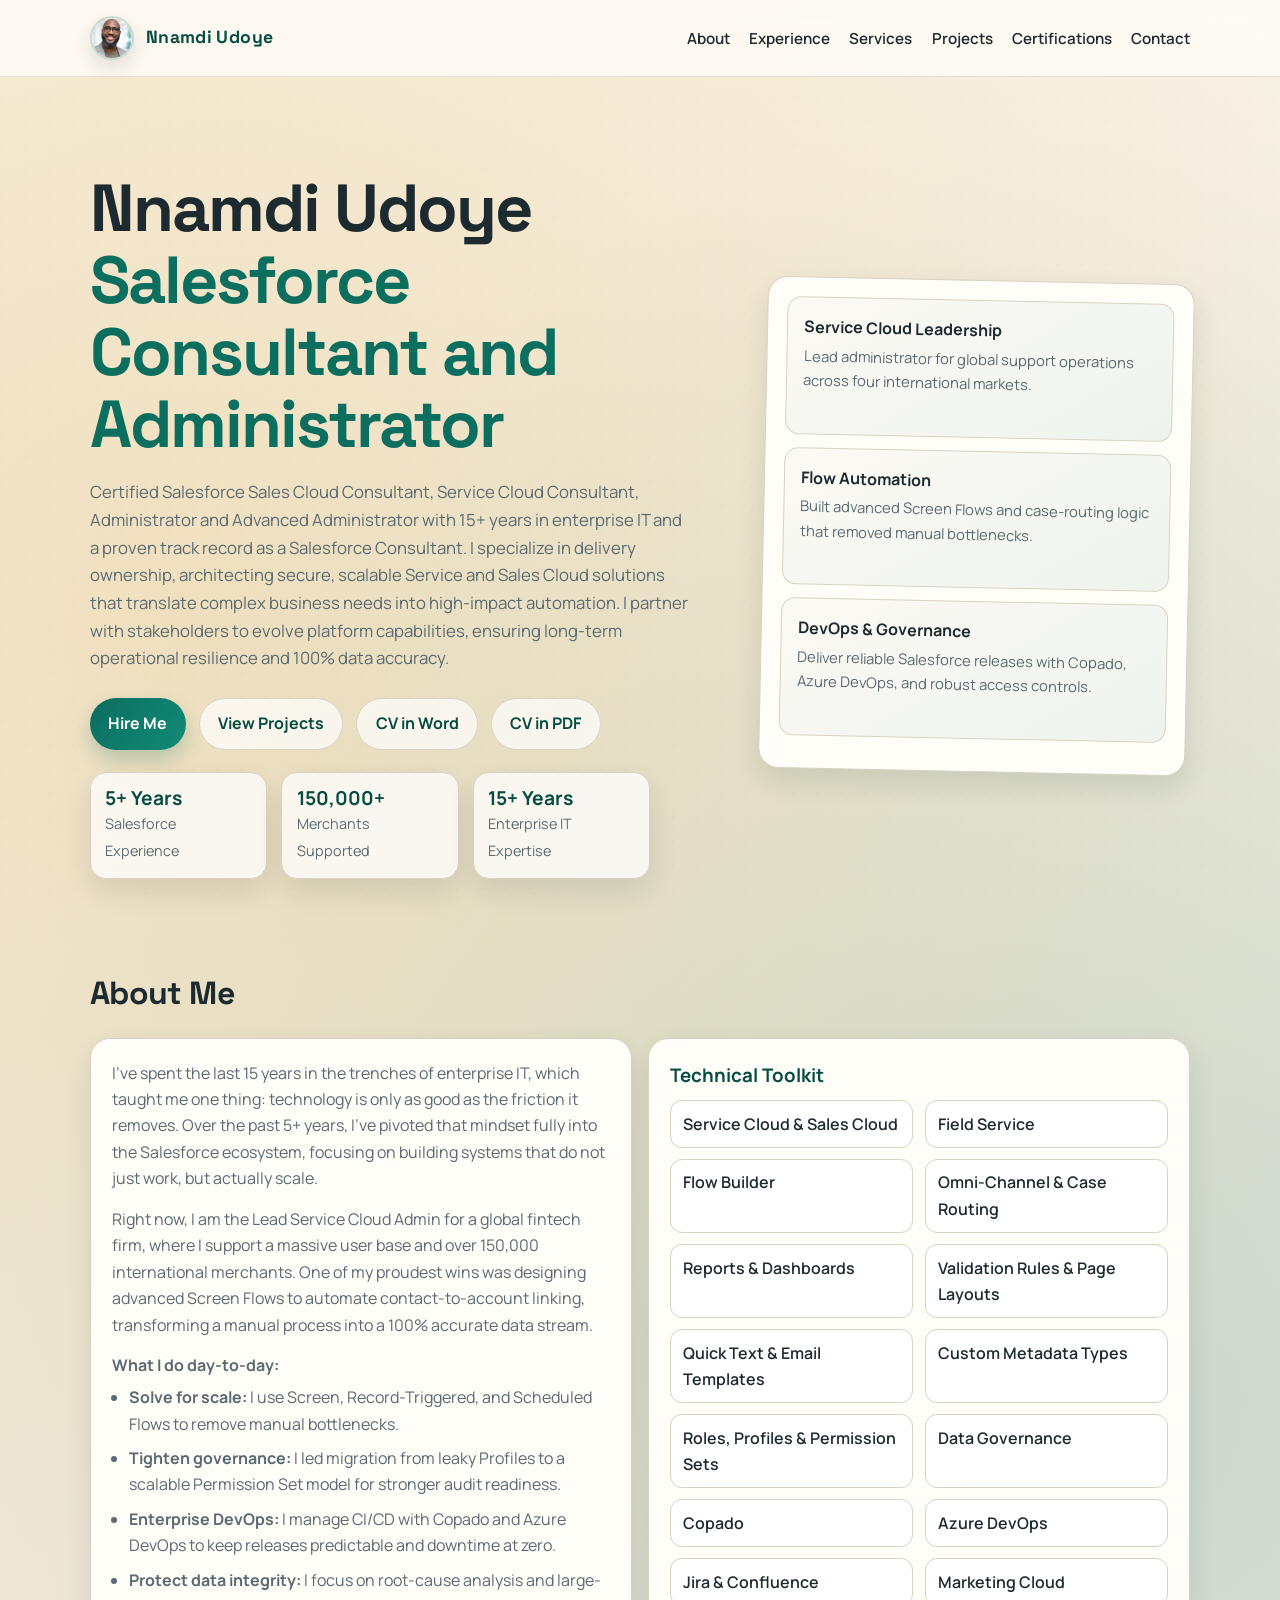
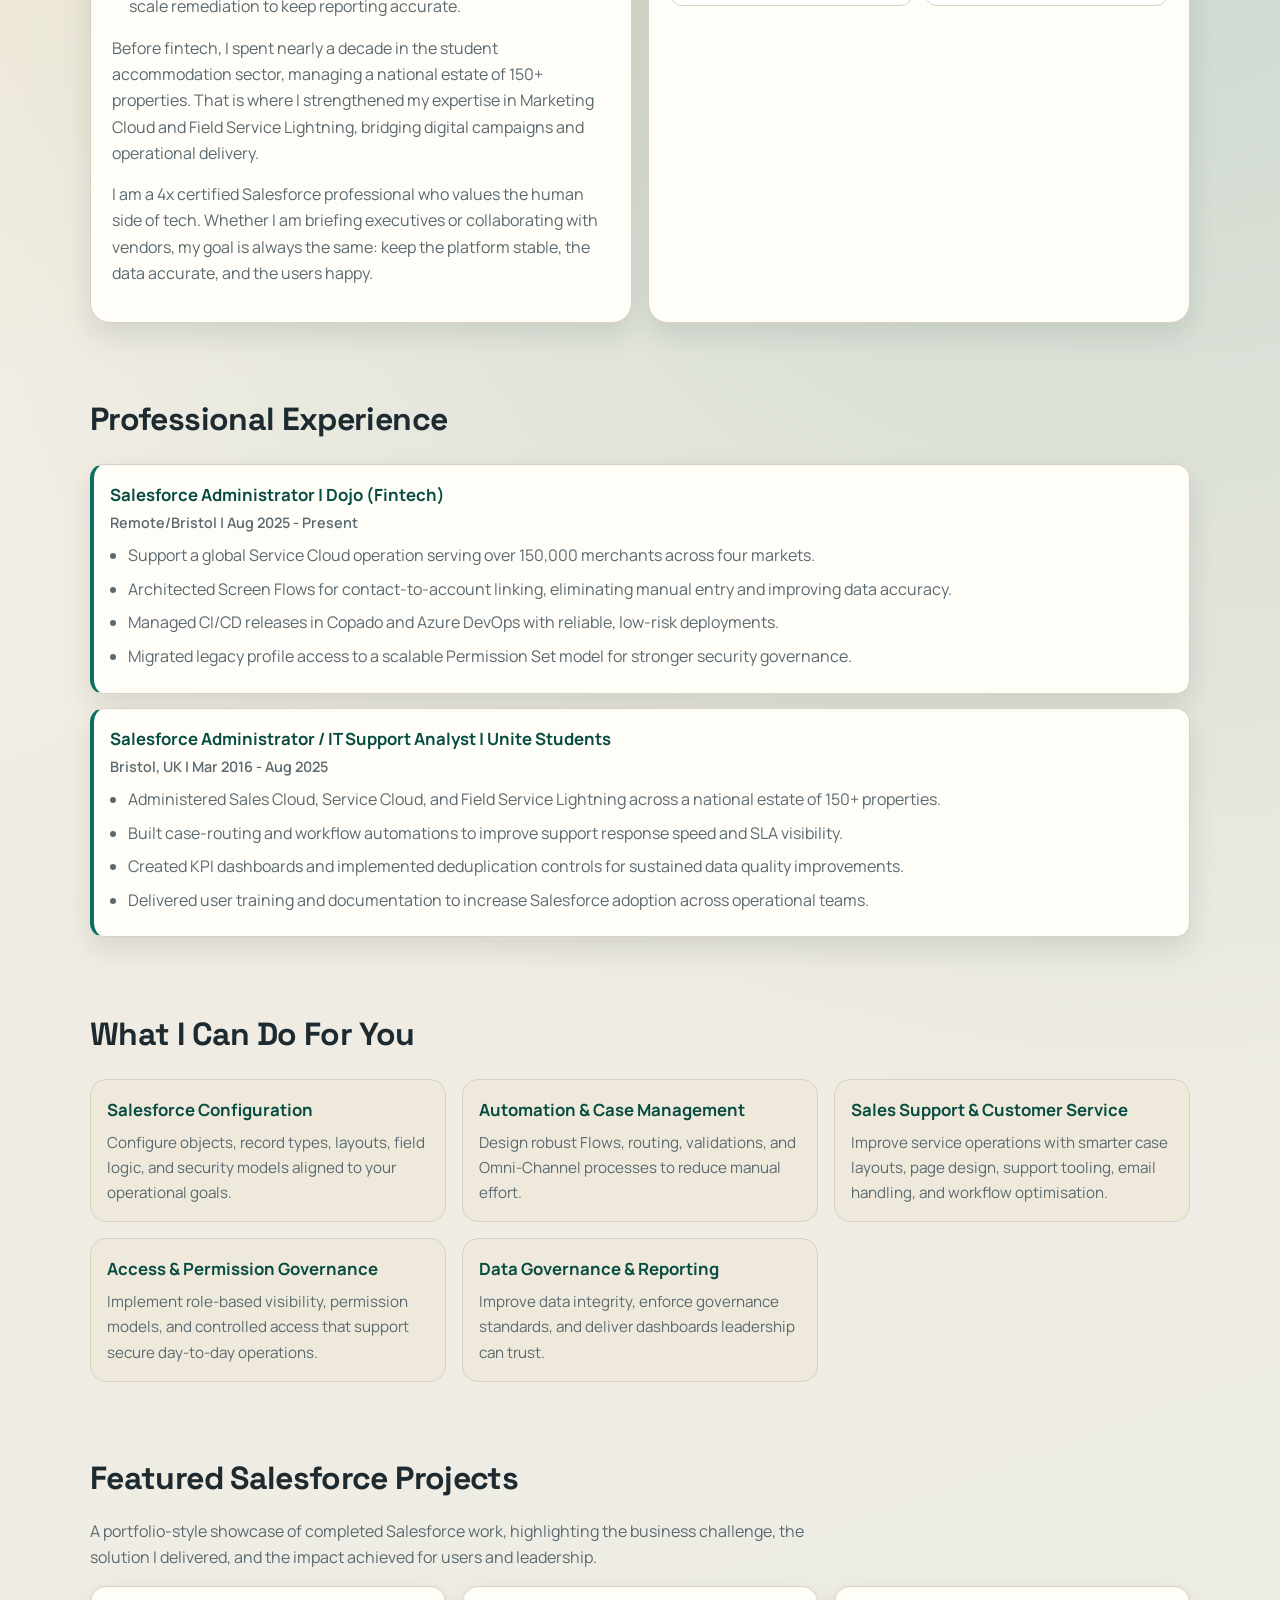
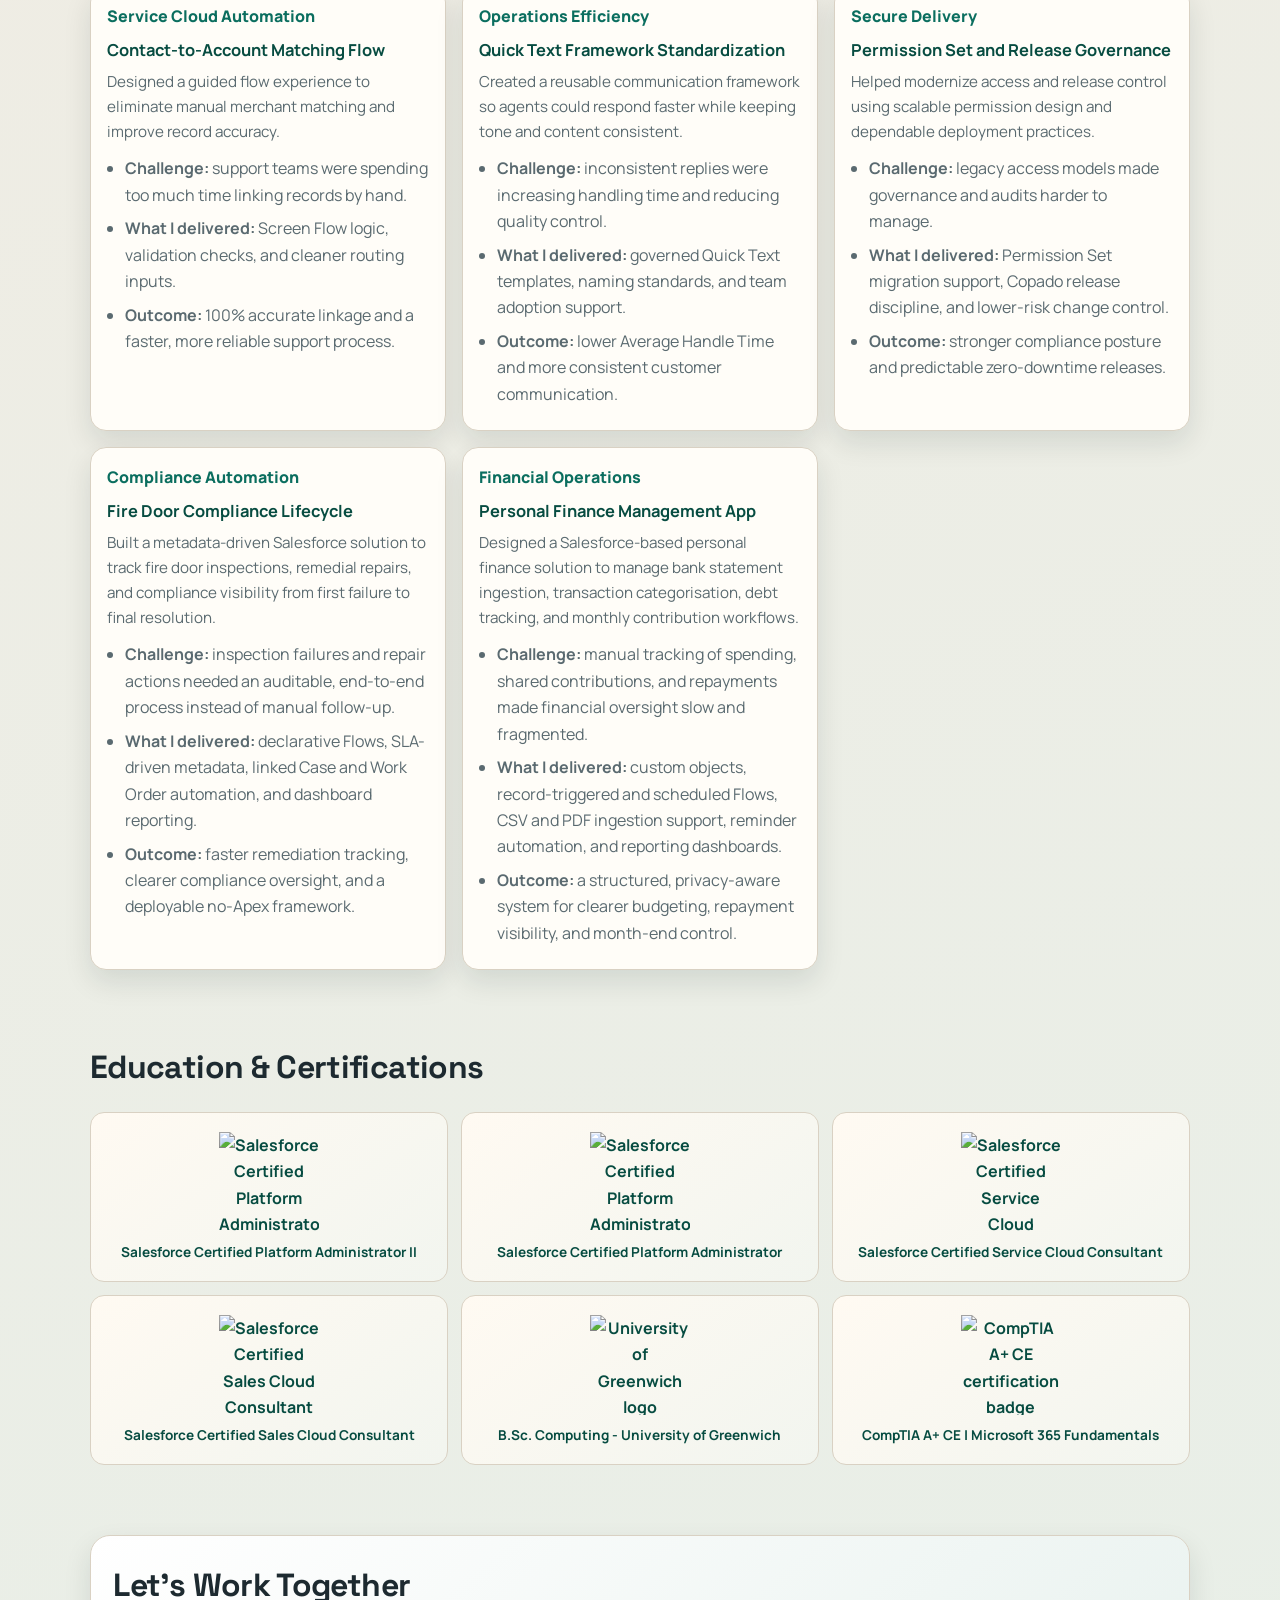
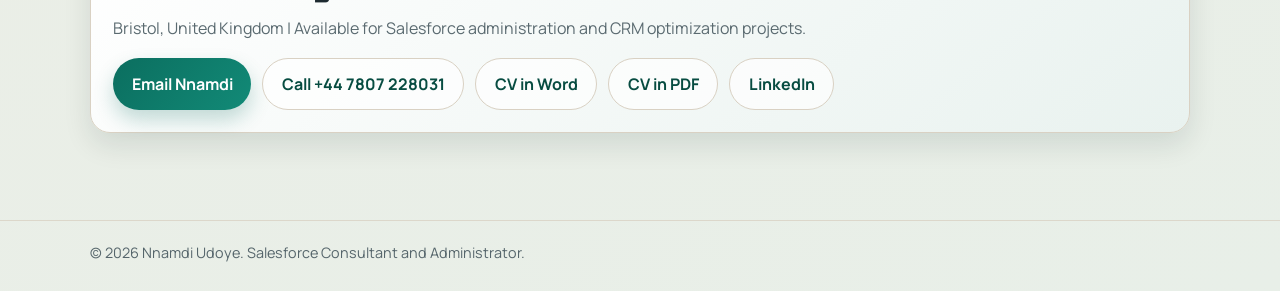
==== commit 1ccb94f7: "Update hero copy" ====
--- a/index.html
+++ b/index.html
@@ -642,9 +642,7 @@
 					<span class="highlight">Salesforce Consultant and Administrator</span>
 				</h1>
 				<p>
-					Certified Salesforce Administrator and Advanced Administrator with 5+ years of
-					hands-on platform delivery and 15+ years in enterprise IT support. I build secure,
-					scalable Service Cloud and Sales Cloud solutions for fast-growing teams.
+					Certified Salesforce Sales Cloud Consultant, Service Cloud Consultant, Administrator and Advanced Administrator with 15+ years in enterprise IT and a proven track record as a Salesforce Consultant. I specialize in delivery ownership, architecting secure, scalable Service and Sales Cloud solutions that translate complex business needs into high-impact automation. I partner with stakeholders to evolve platform capabilities, ensuring long-term operational resilience and 100% data accuracy.
 				</p>
 				<div class="hero-actions">
 					<a class="btn btn-primary" href="#contact" data-analytics-event="hire_me_click">Hire Me</a>
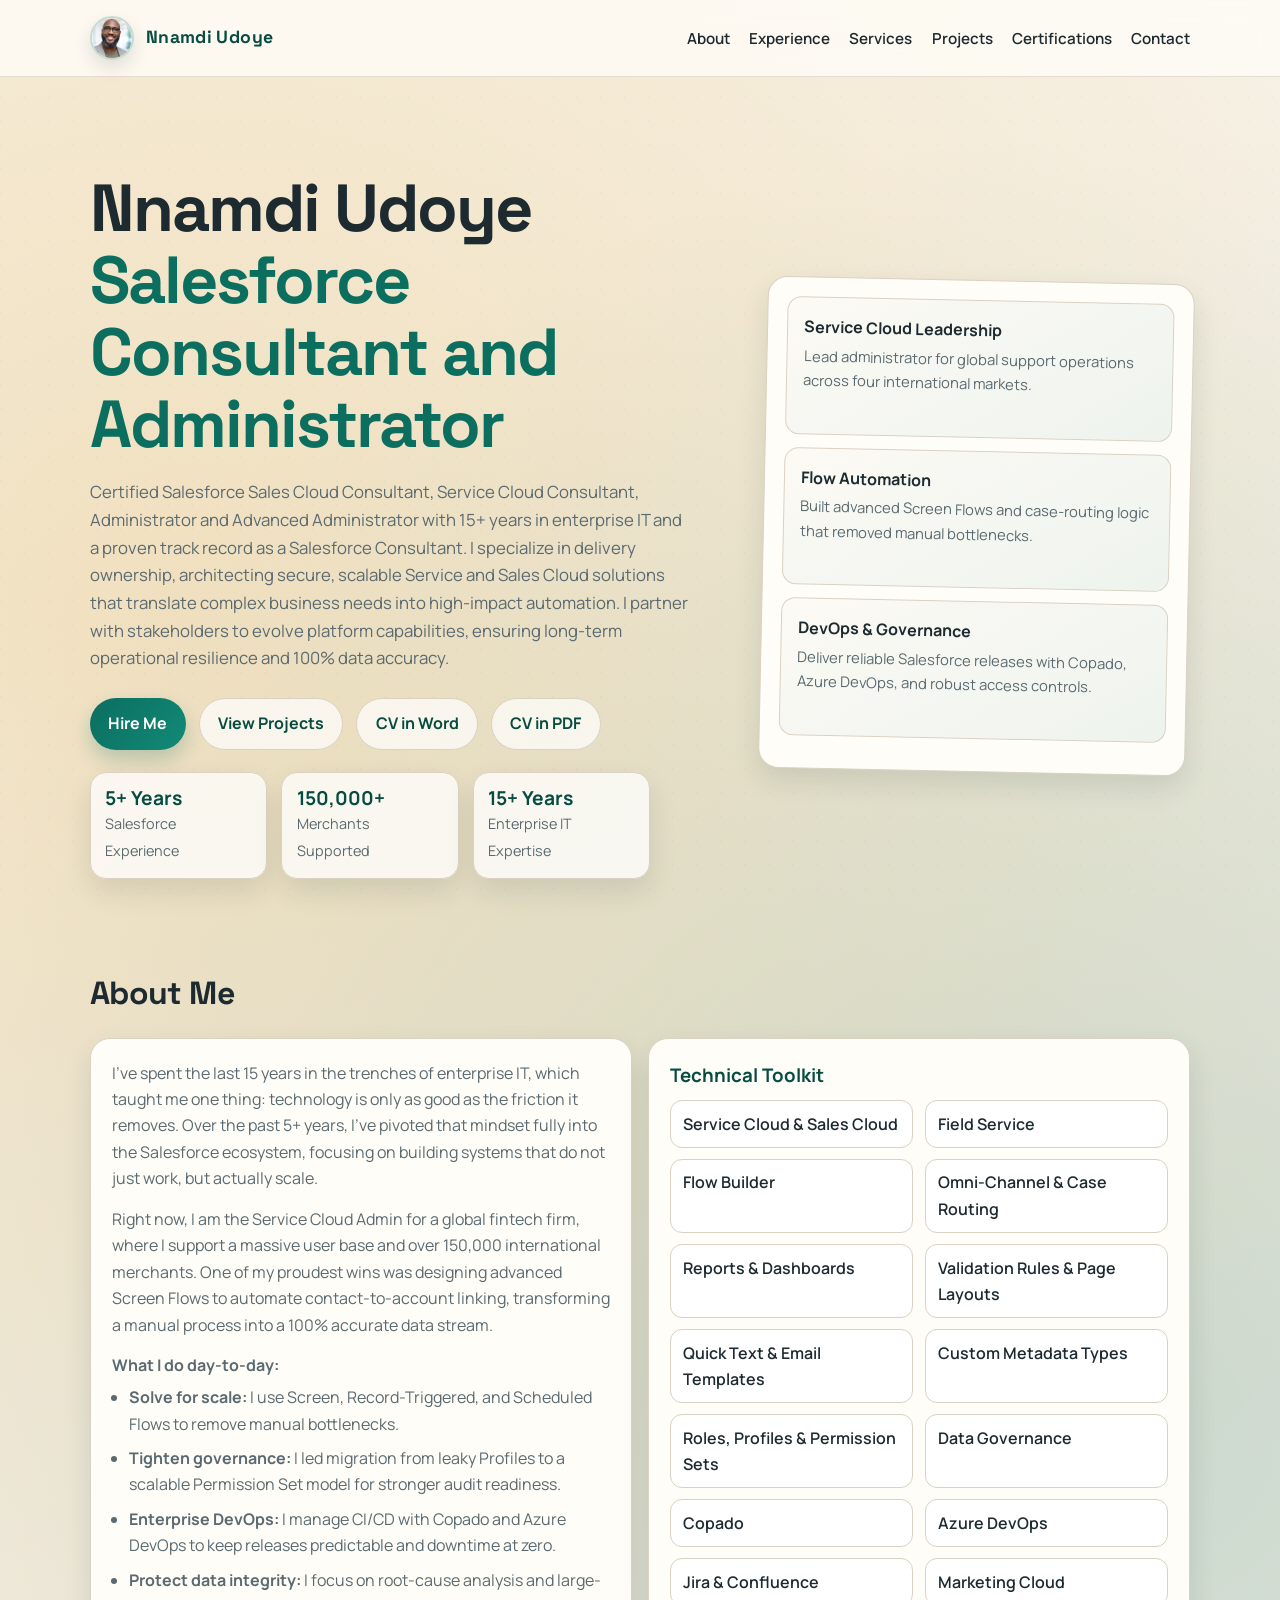
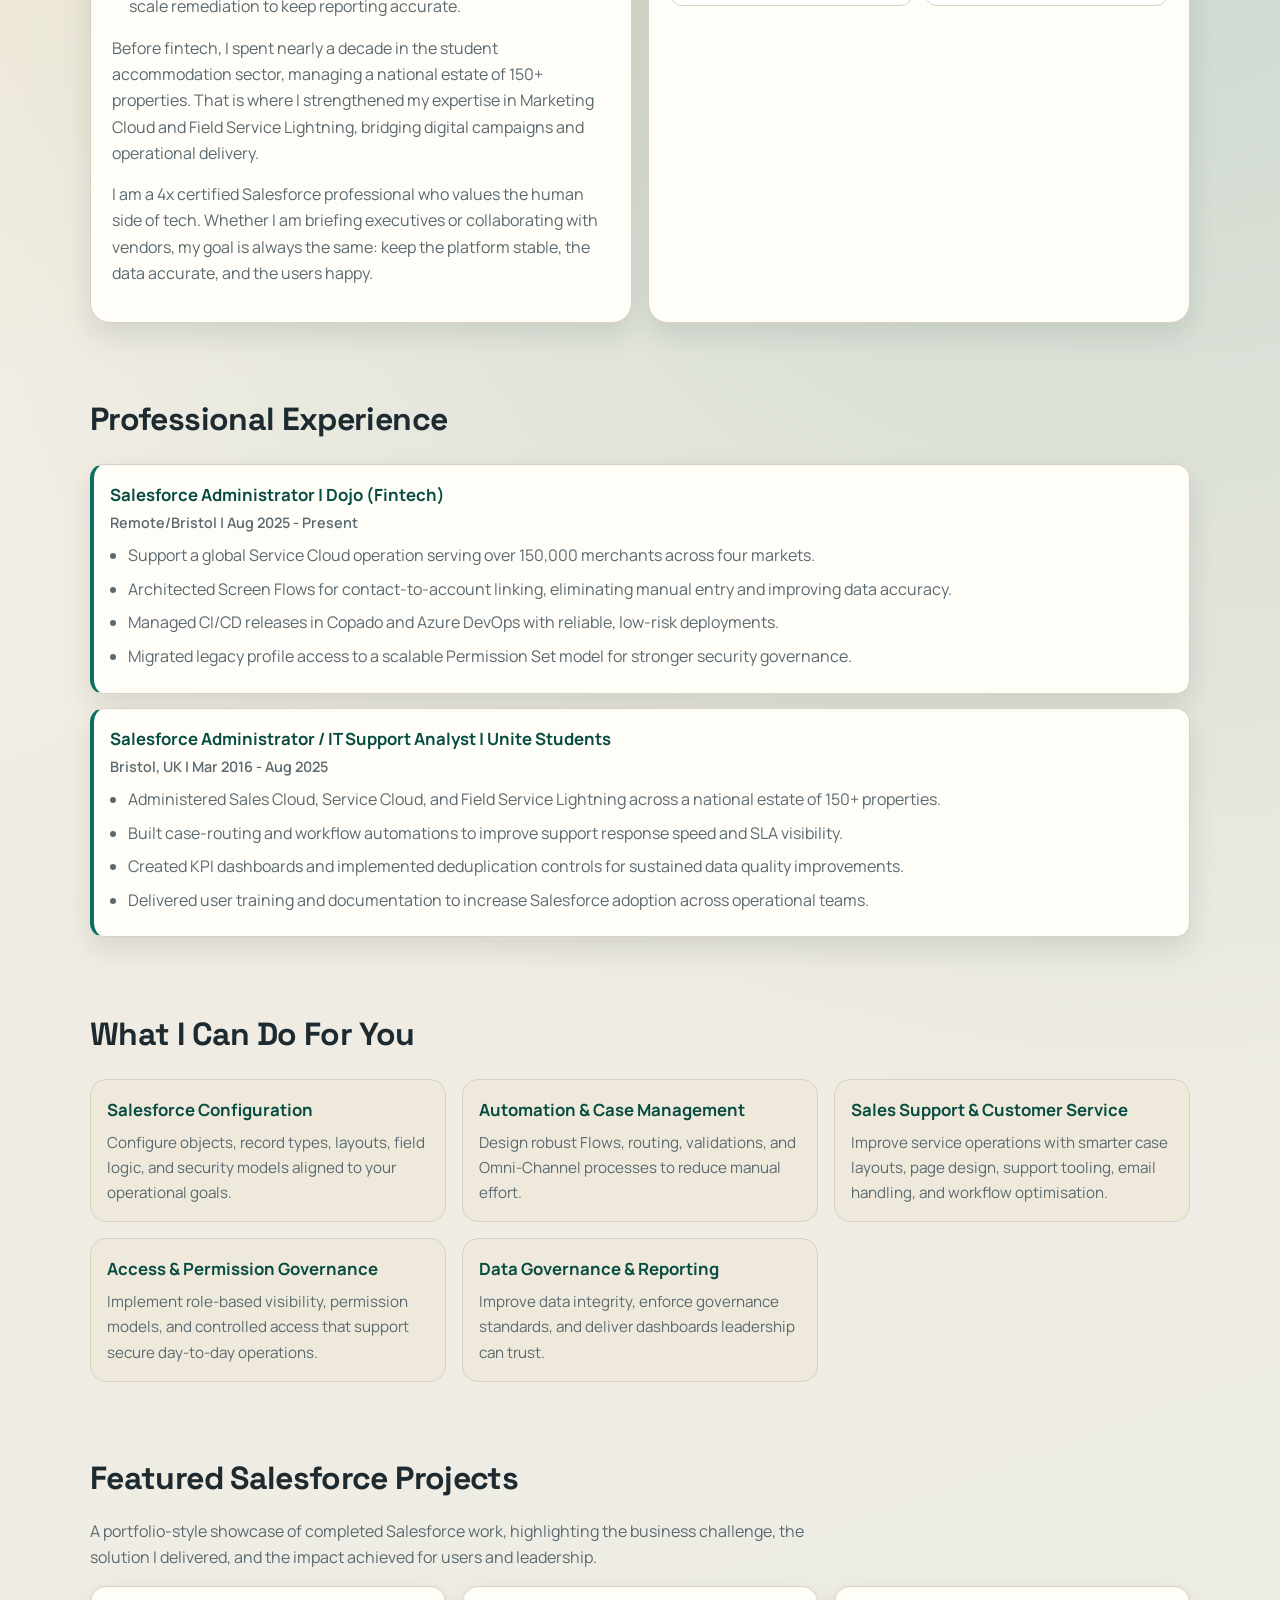
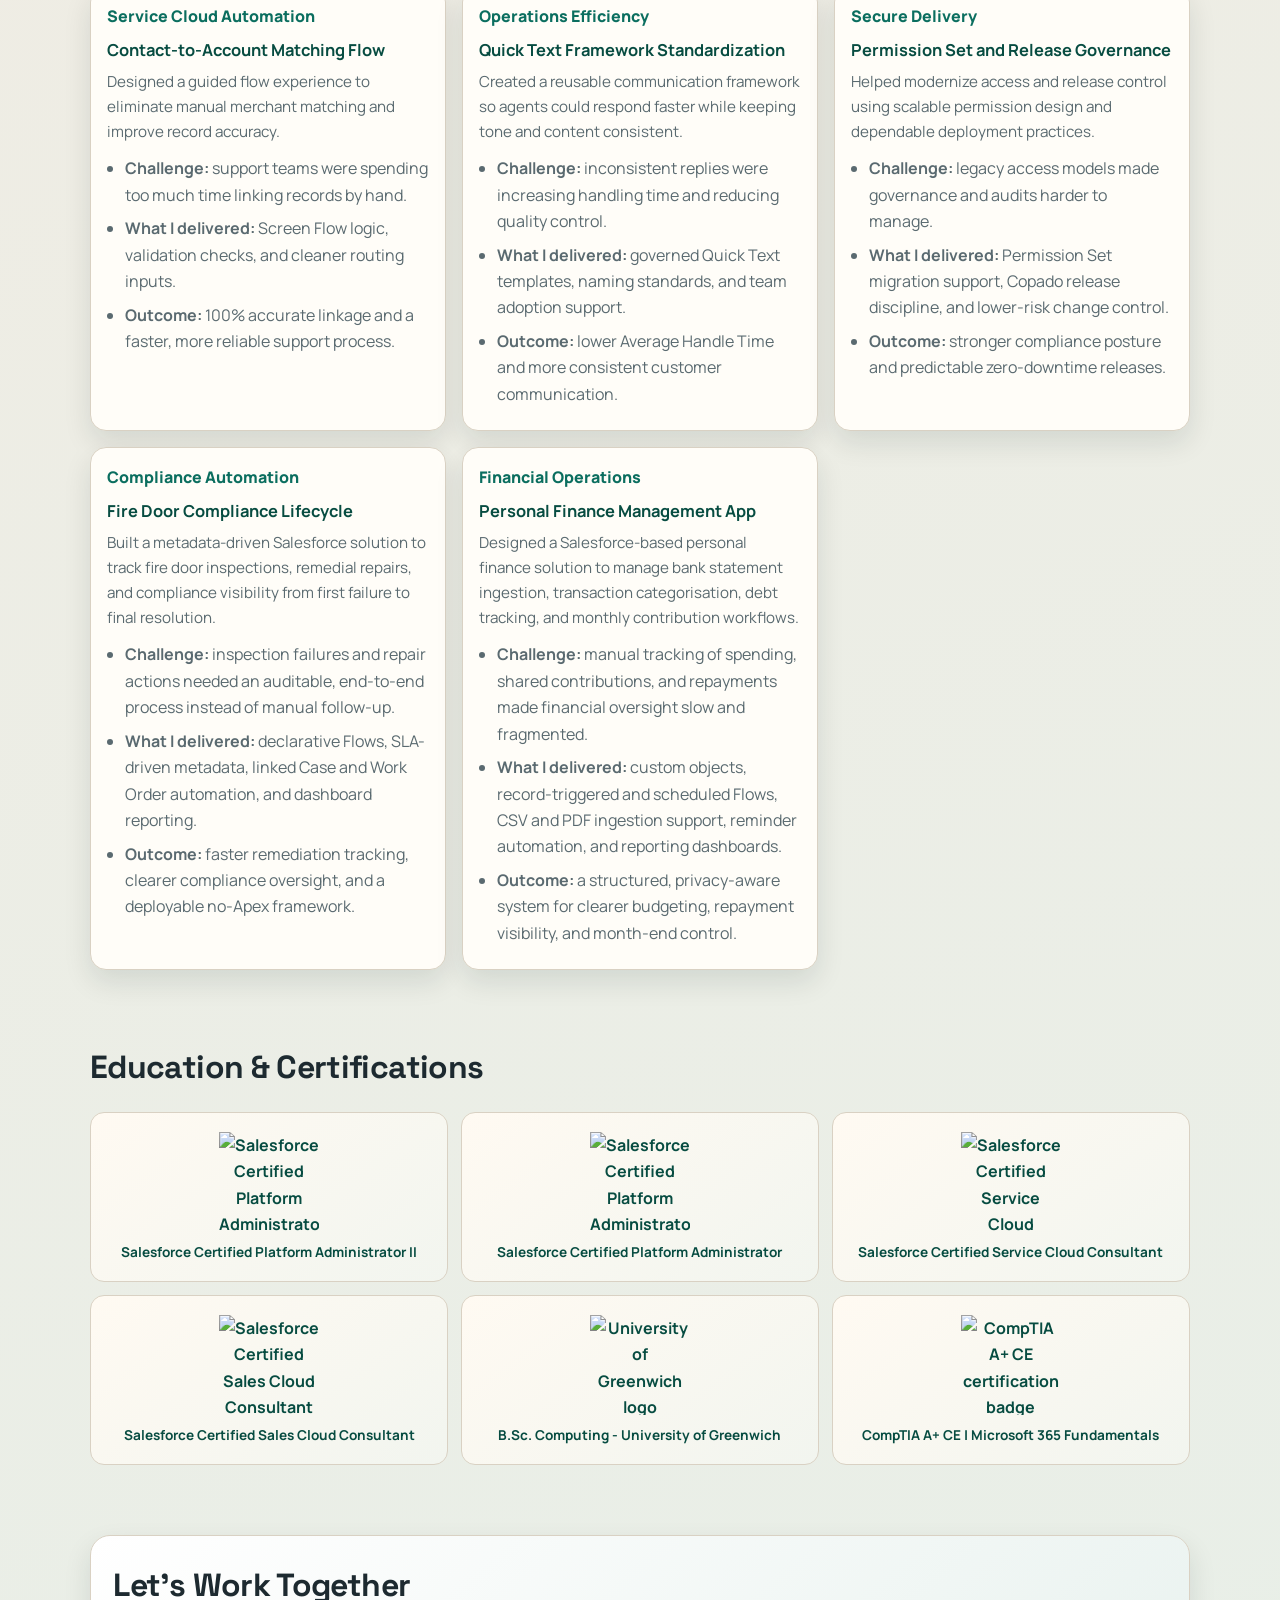
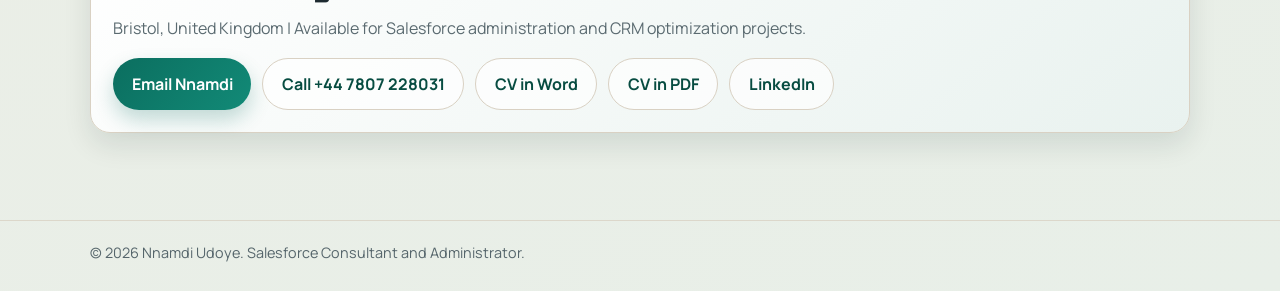
==== commit e069f289: "Trim service cloud admin copy" ====
--- a/index.html
+++ b/index.html
@@ -693,7 +693,7 @@
 						systems that do not just work, but actually scale.
 					</p>
 					<p>
-						Right now, I am the Lead Service Cloud Admin for a global fintech firm, where I
+						Right now, I am the Service Cloud Admin for a global fintech firm, where I
 						support a massive user base and over 150,000 international merchants. One of my
 						proudest wins was designing advanced Screen Flows to automate contact-to-account
 						linking, transforming a manual process into a 100% accurate data stream.
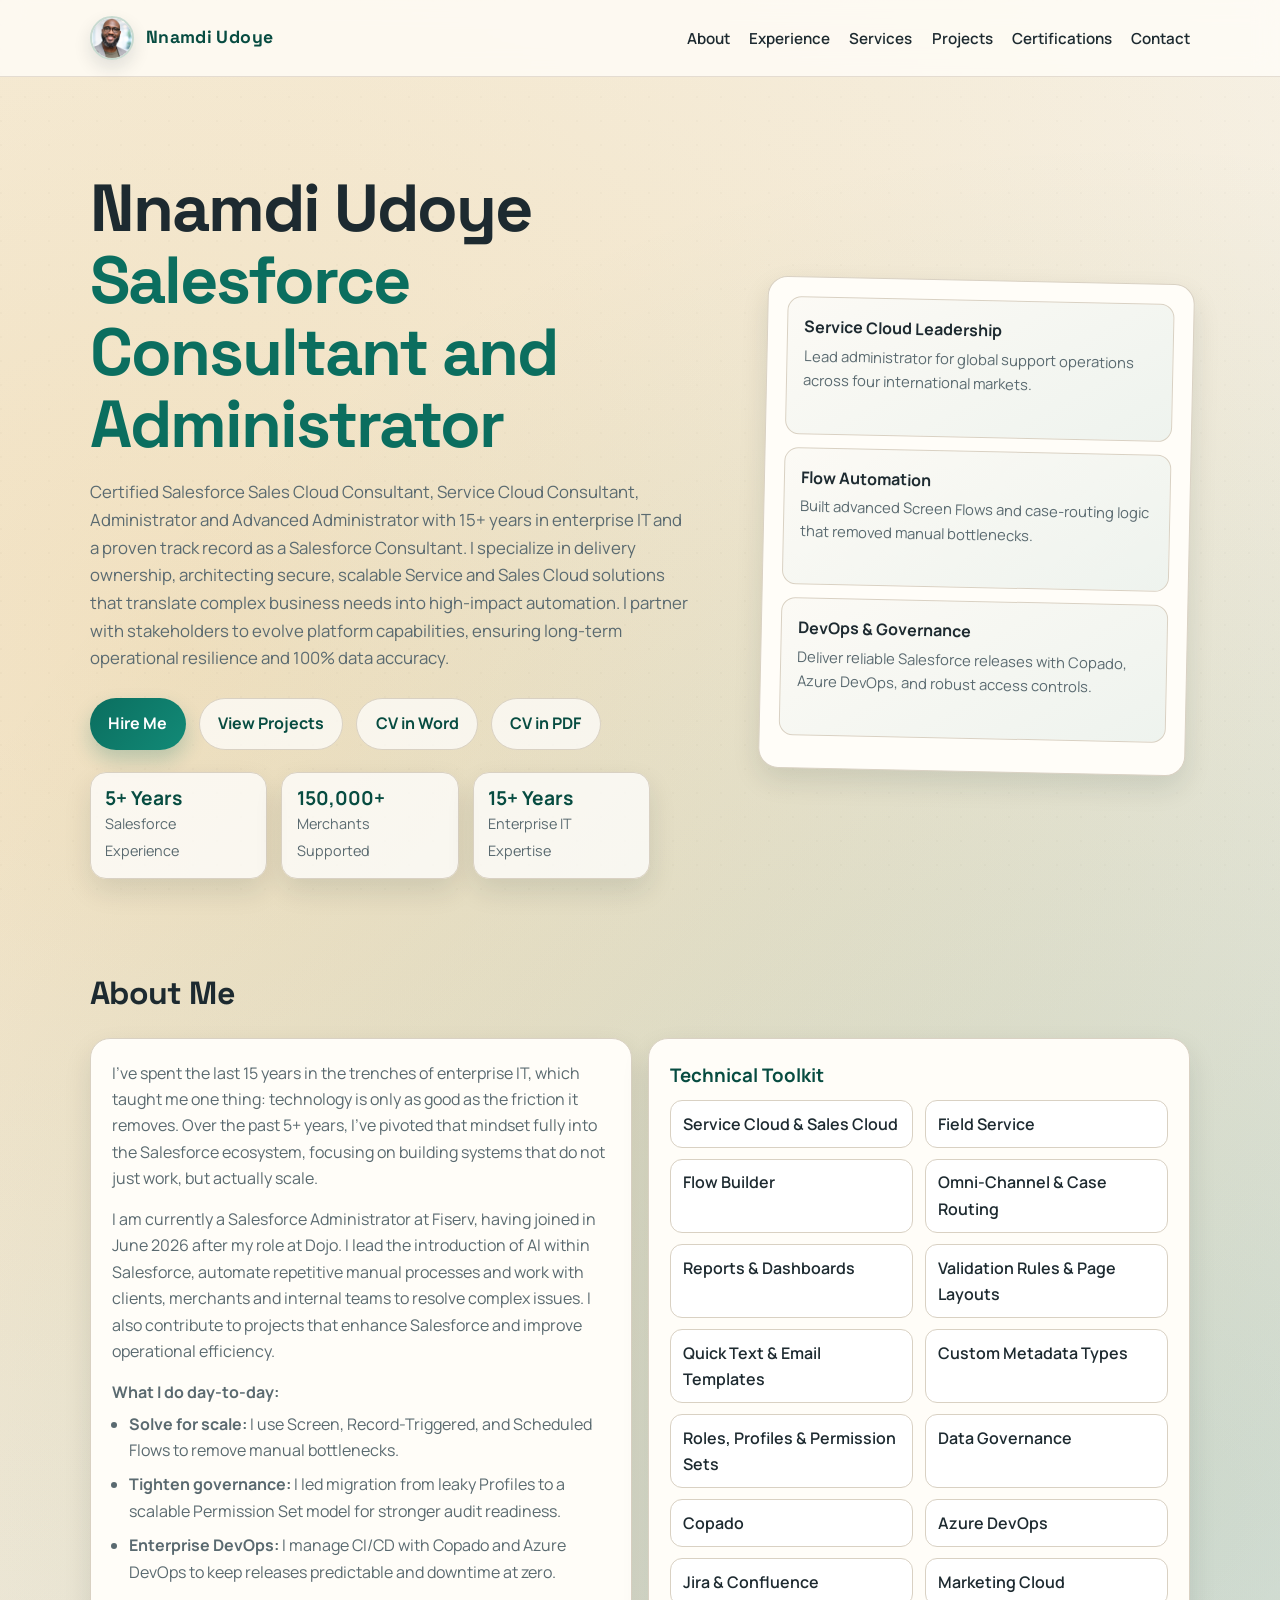
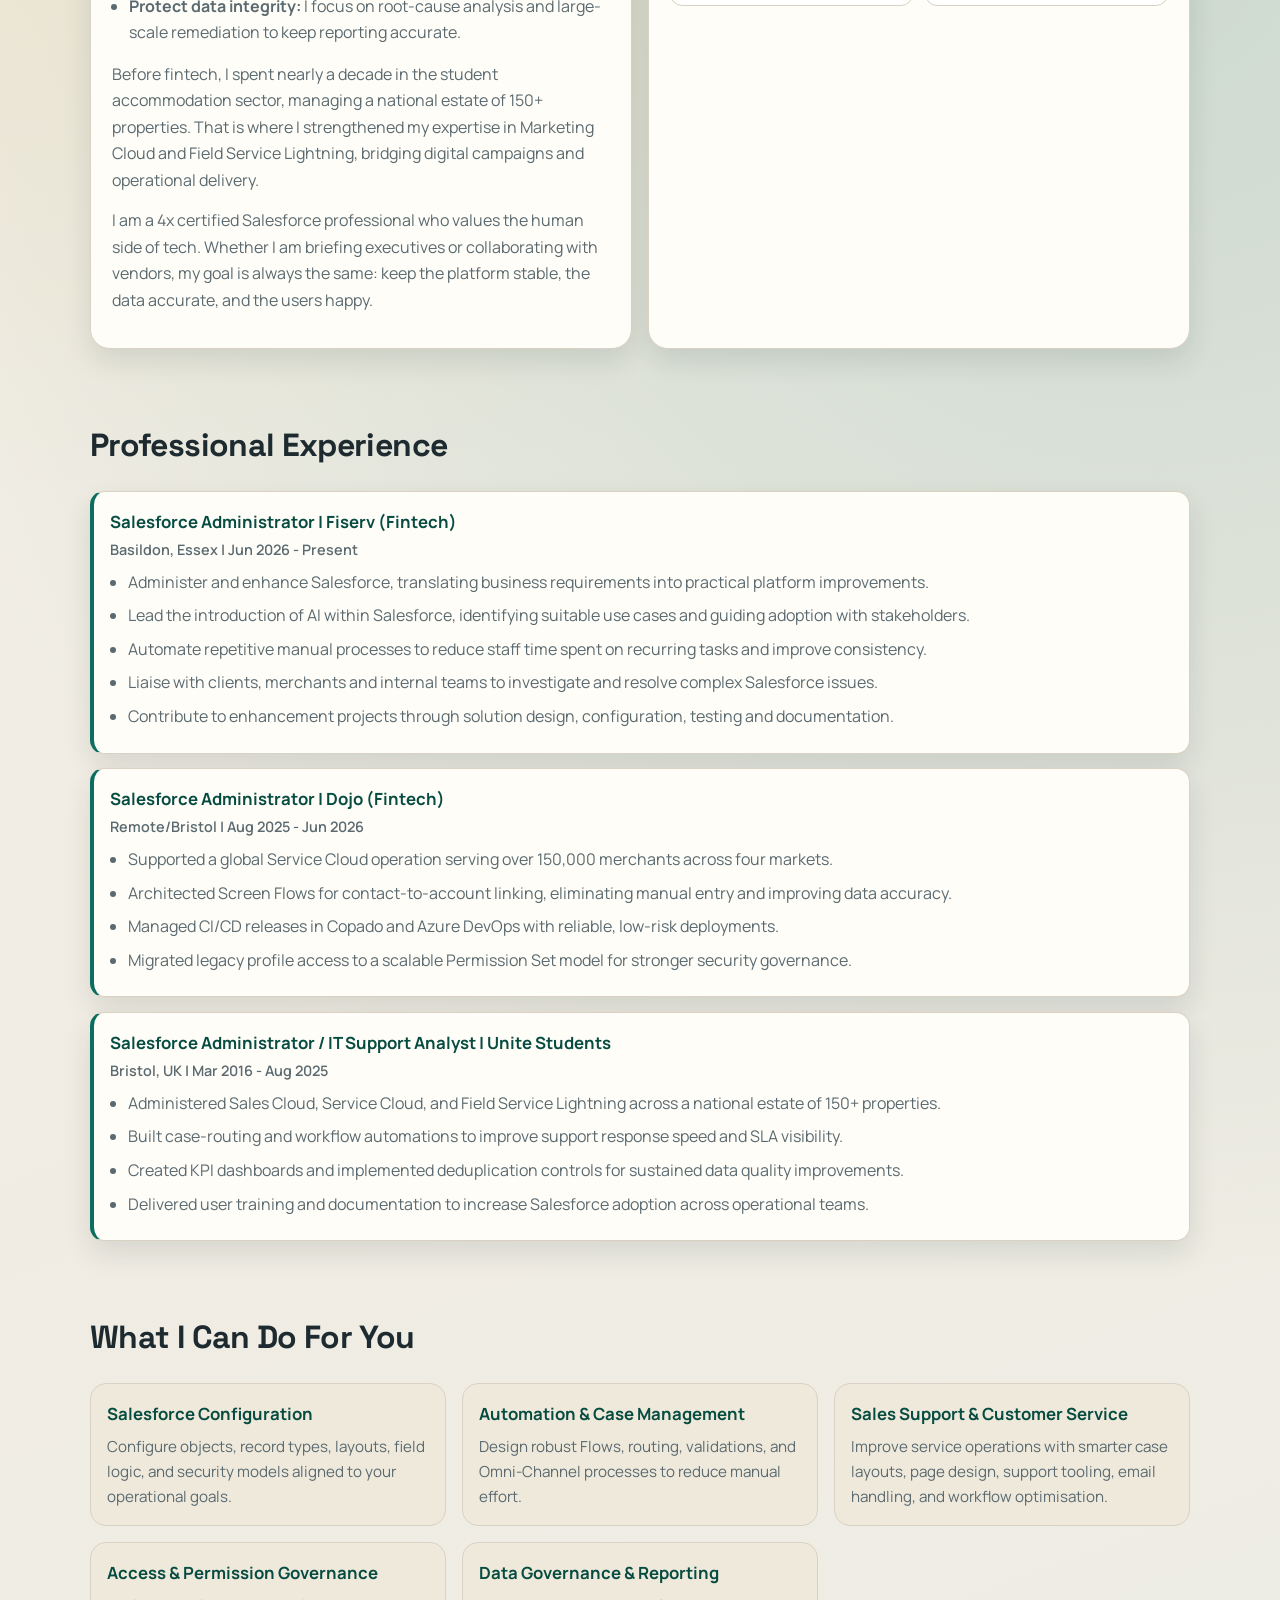
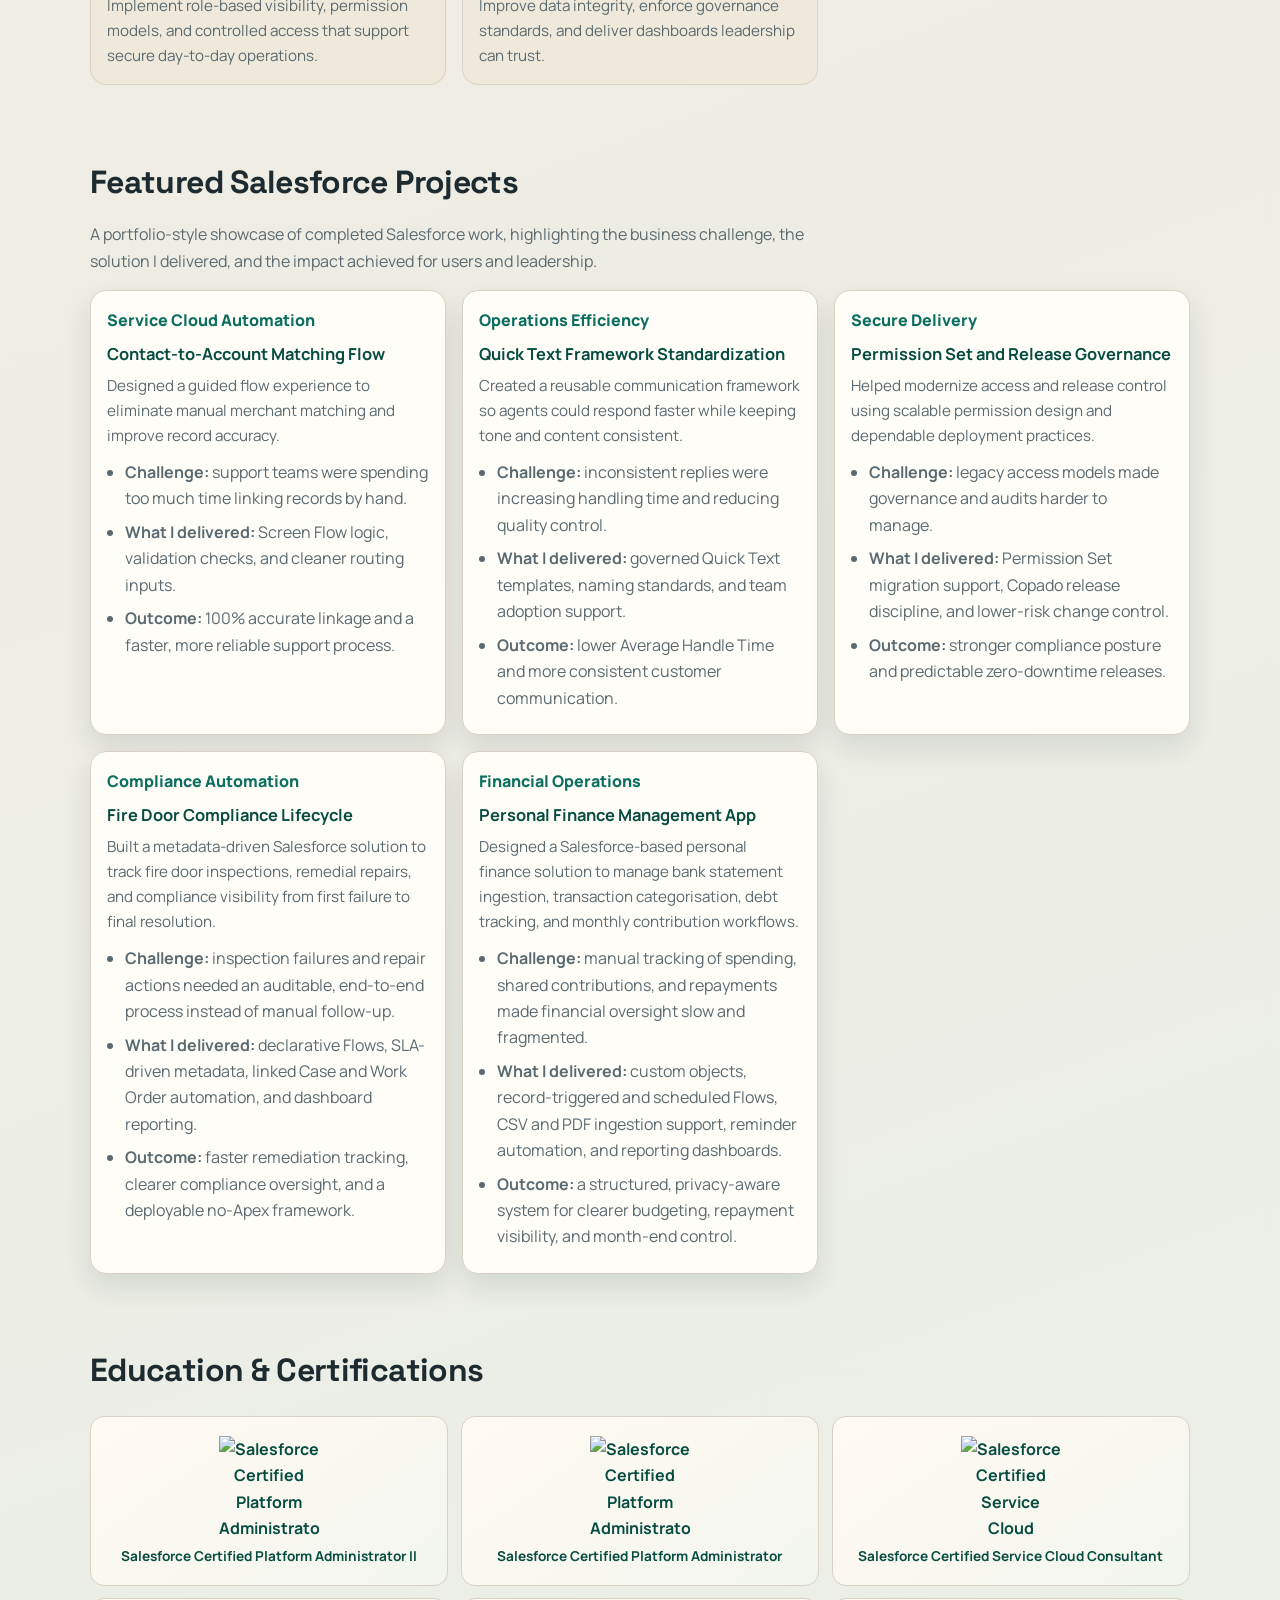
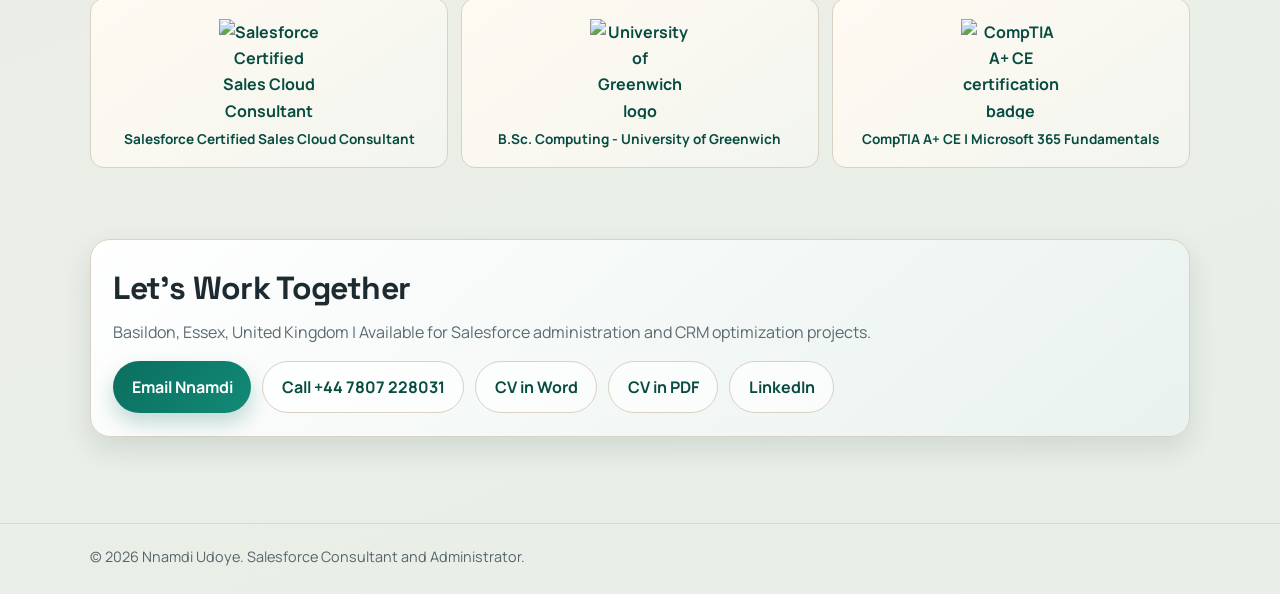
==== commit 126d04b0: "Update portfolio and CV with Fiserv role from June 2026" ====
--- a/index.html
+++ b/index.html
@@ -430,6 +430,10 @@
 			padding: 1rem;
 			box-shadow: var(--shadow);
 			transition: transform 0.2s ease, box-shadow 0.2s ease;
+			display: block;
+			text-decoration: none;
+			color: inherit;
+			cursor: pointer;
 		}
 
 		.case-card:hover,
@@ -647,8 +651,8 @@
 				<div class="hero-actions">
 					<a class="btn btn-primary" href="#contact" data-analytics-event="hire_me_click">Hire Me</a>
 					<a class="btn btn-secondary" href="#projects">View Projects</a>
-					<a class="btn btn-secondary" href="Nnamdi_Udoye_Salesforce_CV26-03-26.docx" download>CV in Word</a>
-					<a class="btn btn-secondary" href="Nnamdi_Udoye_Salesforce_CV26-03-26.pdf" download>CV in PDF</a>
+					<a class="btn btn-secondary" href="Nnamdi_Udoye_Salesforce_CV_2026-10-12.docx" download>CV in Word</a>
+					<a class="btn btn-secondary" href="Nnamdi_Udoye_Salesforce_CV_2026-10-12.pdf" download>CV in PDF</a>
 				</div>
 				<div class="stats" aria-label="Experience highlights">
 					<article class="stat-card">
@@ -693,10 +697,7 @@
 						systems that do not just work, but actually scale.
 					</p>
 					<p>
-						Right now, I am the Service Cloud Admin for a global fintech firm, where I
-						support a massive user base and over 150,000 international merchants. One of my
-						proudest wins was designing advanced Screen Flows to automate contact-to-account
-						linking, transforming a manual process into a 100% accurate data stream.
+						I am currently a Salesforce Administrator at Fiserv, having joined in June 2026 after my role at Dojo. I lead the introduction of AI within Salesforce, automate repetitive manual processes and work with clients, merchants and internal teams to resolve complex issues. I also contribute to projects that enhance Salesforce and improve operational efficiency.
 					</p>
 					<p style="margin-bottom: 0.35rem;"><strong>What I do day-to-day:</strong></p>
 					<ul class="about-points">
@@ -741,11 +742,22 @@
 		<section id="experience" class="reveal">
 			<h2 class="section-heading">Professional Experience</h2>
 			<div class="timeline">
+                <article class="timeline-item">
+                    <h3>Salesforce Administrator | Fiserv (Fintech)</h3>
+                    <span class="meta">Basildon, Essex | Jun 2026 - Present</span>
+                    <ul>
+                        <li>Administer and enhance Salesforce, translating business requirements into practical platform improvements.</li>
+                        <li>Lead the introduction of AI within Salesforce, identifying suitable use cases and guiding adoption with stakeholders.</li>
+                        <li>Automate repetitive manual processes to reduce staff time spent on recurring tasks and improve consistency.</li>
+                        <li>Liaise with clients, merchants and internal teams to investigate and resolve complex Salesforce issues.</li>
+                        <li>Contribute to enhancement projects through solution design, configuration, testing and documentation.</li>
+                    </ul>
+                </article>
 				<article class="timeline-item">
 					<h3>Salesforce Administrator | Dojo (Fintech)</h3>
-					<span class="meta">Remote/Bristol | Aug 2025 - Present</span>
+					<span class="meta">Remote/Bristol | Aug 2025 - Jun 2026</span>
 					<ul>
-						<li>Support a global Service Cloud operation serving over 150,000 merchants across four markets.</li>
+						<li>Supported a global Service Cloud operation serving over 150,000 merchants across four markets.</li>
 						<li>Architected Screen Flows for contact-to-account linking, eliminating manual entry and improving data accuracy.</li>
 						<li>Managed CI/CD releases in Copado and Azure DevOps with reliable, low-risk deployments.</li>
 						<li>Migrated legacy profile access to a scalable Permission Set model for stronger security governance.</li>
@@ -807,7 +819,7 @@
 				the solution I delivered, and the impact achieved for users and leadership.
 			</p>
 			<div class="project-grid">
-				<article class="project-card">
+				<a class="project-card" href="projects/case-study.html?project=contact-to-account-matching-flow" aria-label="Open the Contact-to-Account Matching Flow case study">
 					<span class="case-kpi">Service Cloud Automation</span>
 					<h3>Contact-to-Account Matching Flow</h3>
 					<p>Designed a guided flow experience to eliminate manual merchant matching and improve record accuracy.</p>
@@ -816,8 +828,8 @@
 						<li><strong>What I delivered:</strong> Screen Flow logic, validation checks, and cleaner routing inputs.</li>
 						<li><strong>Outcome:</strong> 100% accurate linkage and a faster, more reliable support process.</li>
 					</ul>
-				</article>
-				<article class="project-card">
+				</a>
+				<a class="project-card" href="projects/case-study.html?project=quick-text-framework-standardization" aria-label="Open the Quick Text Framework Standardization case study">
 					<span class="case-kpi">Operations Efficiency</span>
 					<h3>Quick Text Framework Standardization</h3>
 					<p>Created a reusable communication framework so agents could respond faster while keeping tone and content consistent.</p>
@@ -826,8 +838,8 @@
 						<li><strong>What I delivered:</strong> governed Quick Text templates, naming standards, and team adoption support.</li>
 						<li><strong>Outcome:</strong> lower Average Handle Time and more consistent customer communication.</li>
 					</ul>
-				</article>
-				<article class="project-card">
+				</a>
+				<a class="project-card" href="projects/case-study.html?project=permission-set-and-release-governance" aria-label="Open the Permission Set and Release Governance case study">
 					<span class="case-kpi">Secure Delivery</span>
 					<h3>Permission Set and Release Governance</h3>
 					<p>Helped modernize access and release control using scalable permission design and dependable deployment practices.</p>
@@ -836,8 +848,8 @@
 						<li><strong>What I delivered:</strong> Permission Set migration support, Copado release discipline, and lower-risk change control.</li>
 						<li><strong>Outcome:</strong> stronger compliance posture and predictable zero-downtime releases.</li>
 					</ul>
-				</article>
-				<article class="project-card">
+				</a>
+				<a class="project-card" href="projects/case-study.html?project=fire-door-compliance-lifecycle" aria-label="Open the Fire Door Compliance Lifecycle case study">
 					<span class="case-kpi">Compliance Automation</span>
 					<h3>Fire Door Compliance Lifecycle</h3>
 					<p>Built a metadata-driven Salesforce solution to track fire door inspections, remedial repairs, and compliance visibility from first failure to final resolution.</p>
@@ -846,8 +858,8 @@
 						<li><strong>What I delivered:</strong> declarative Flows, SLA-driven metadata, linked Case and Work Order automation, and dashboard reporting.</li>
 						<li><strong>Outcome:</strong> faster remediation tracking, clearer compliance oversight, and a deployable no-Apex framework.</li>
 					</ul>
-				</article>
-				<article class="project-card">
+				</a>
+				<a class="project-card" href="projects/case-study.html?project=personal-finance-management-app" aria-label="Open the Personal Finance Management App case study">
 					<span class="case-kpi">Financial Operations</span>
 					<h3>Personal Finance Management App</h3>
 					<p>Designed a Salesforce-based personal finance solution to manage bank statement ingestion, transaction categorisation, debt tracking, and monthly contribution workflows.</p>
@@ -856,7 +868,7 @@
 						<li><strong>What I delivered:</strong> custom objects, record-triggered and scheduled Flows, CSV and PDF ingestion support, reminder automation, and reporting dashboards.</li>
 						<li><strong>Outcome:</strong> a structured, privacy-aware system for clearer budgeting, repayment visibility, and month-end control.</li>
 					</ul>
-				</article>
+				</a>
 			</div>
 		</section>
 
@@ -894,13 +906,13 @@
 			<div class="contact-card">
 				<div>
 					<h2 class="section-heading" style="margin-bottom: 0;">Let's Work Together</h2>
-					<p>Bristol, United Kingdom | Available for Salesforce administration and CRM optimization projects.</p>
+					<p>Basildon, Essex, United Kingdom | Available for Salesforce administration and CRM optimization projects.</p>
 				</div>
 				<div class="contact-links">
 					<a class="btn btn-primary" href="mailto:nnamdiudoye@gmail.com">Email Nnamdi</a>
 					<a class="btn btn-secondary" href="tel:+447807228031">Call +44 7807 228031</a>
-					<a class="btn btn-secondary" href="Nnamdi_Udoye_Salesforce_CV26-03-26.docx" download>CV in Word</a>
-					<a class="btn btn-secondary" href="Nnamdi_Udoye_Salesforce_CV26-03-26.pdf" download>CV in PDF</a>
+					<a class="btn btn-secondary" href="Nnamdi_Udoye_Salesforce_CV_2026-10-12.docx" download>CV in Word</a>
+					<a class="btn btn-secondary" href="Nnamdi_Udoye_Salesforce_CV_2026-10-12.pdf" download>CV in PDF</a>
 					<a class="btn btn-secondary" href="https://www.linkedin.com/in/nnamdi-udoye-74441847" target="_blank" rel="noopener noreferrer">LinkedIn</a>
 				</div>
 			</div>
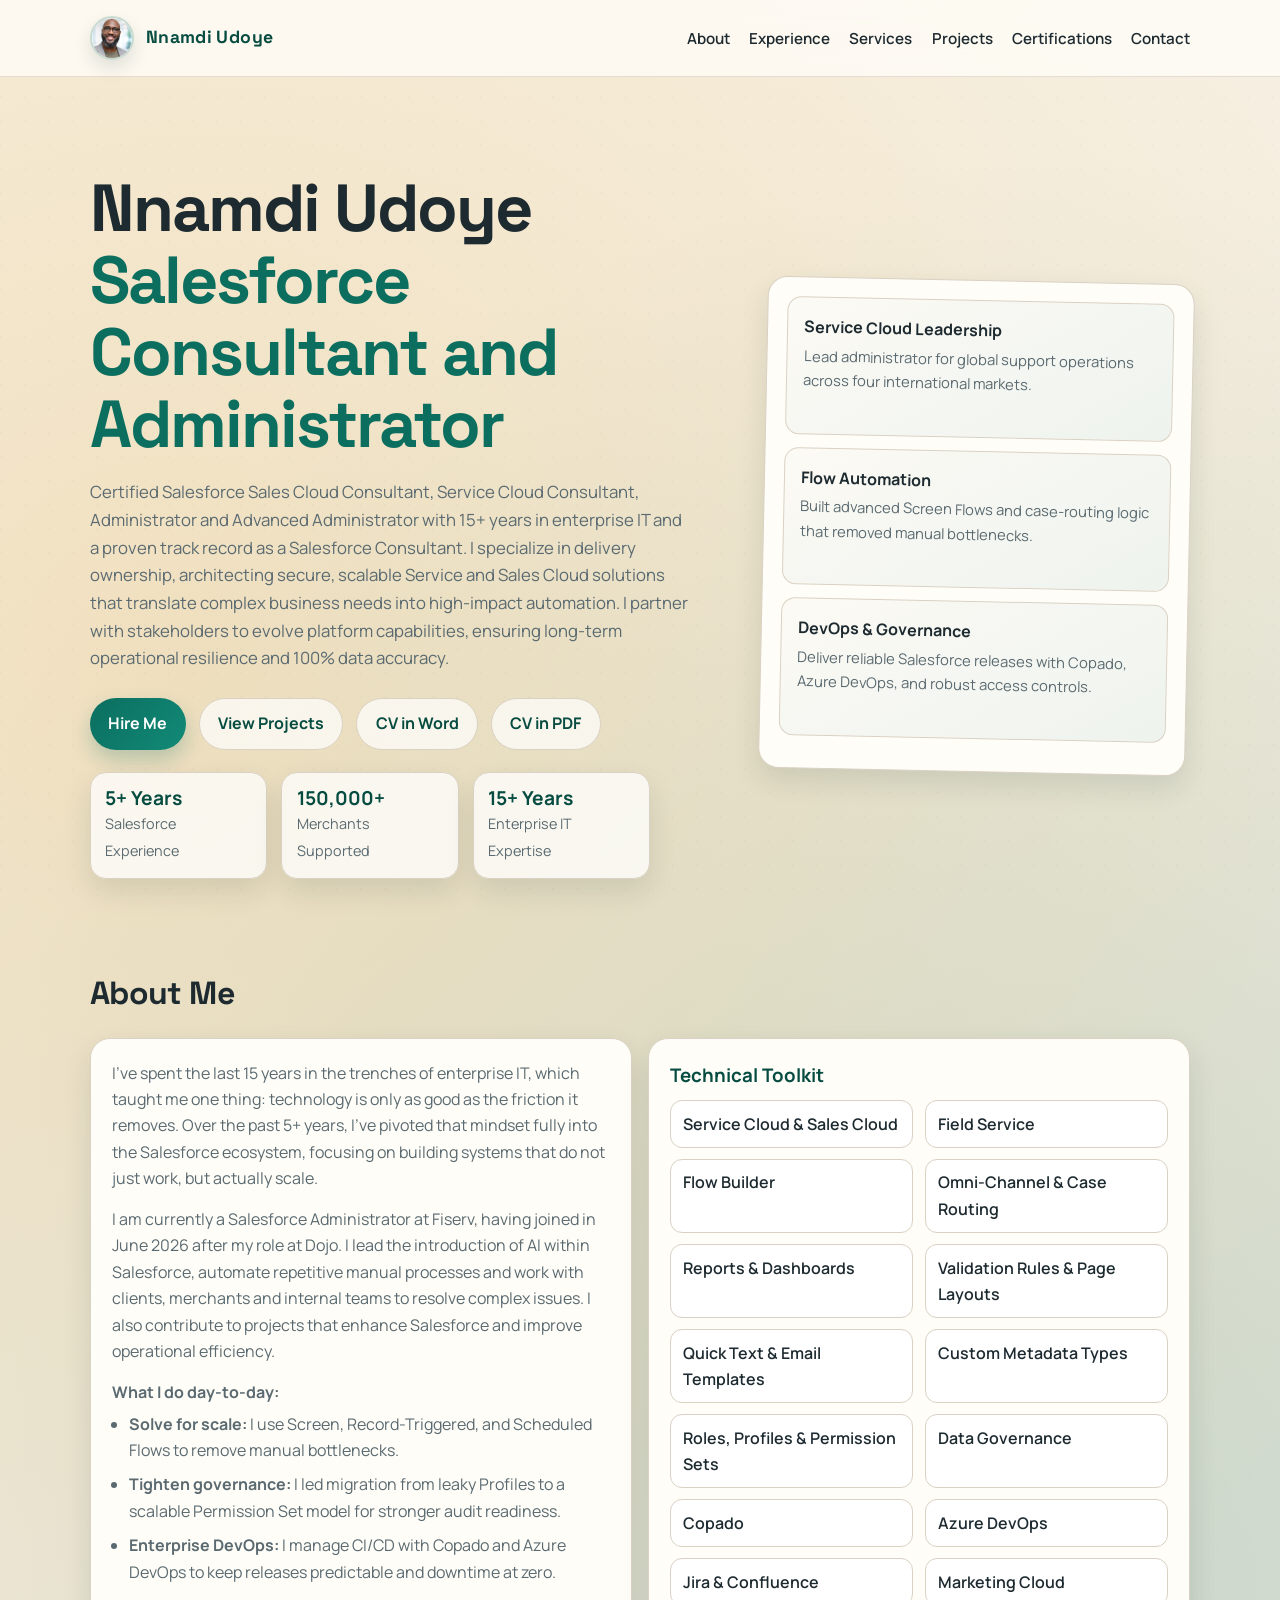
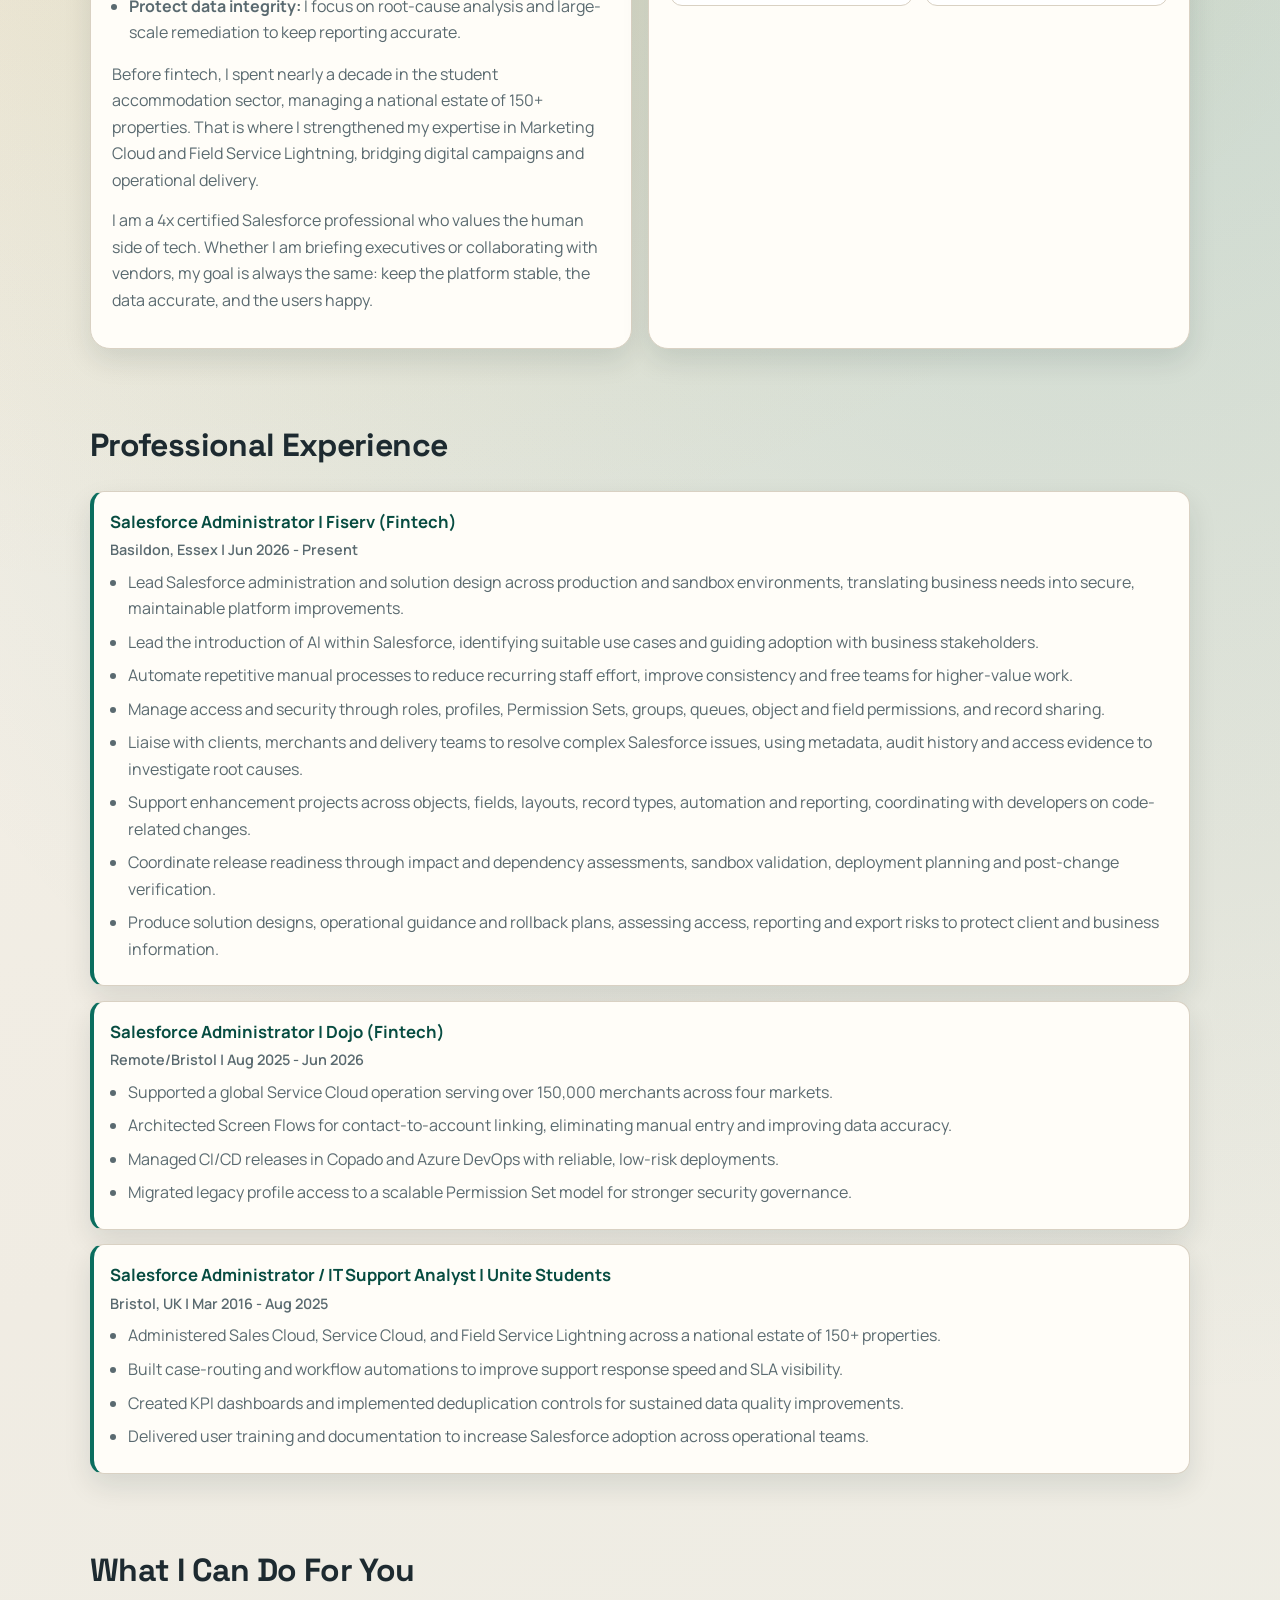
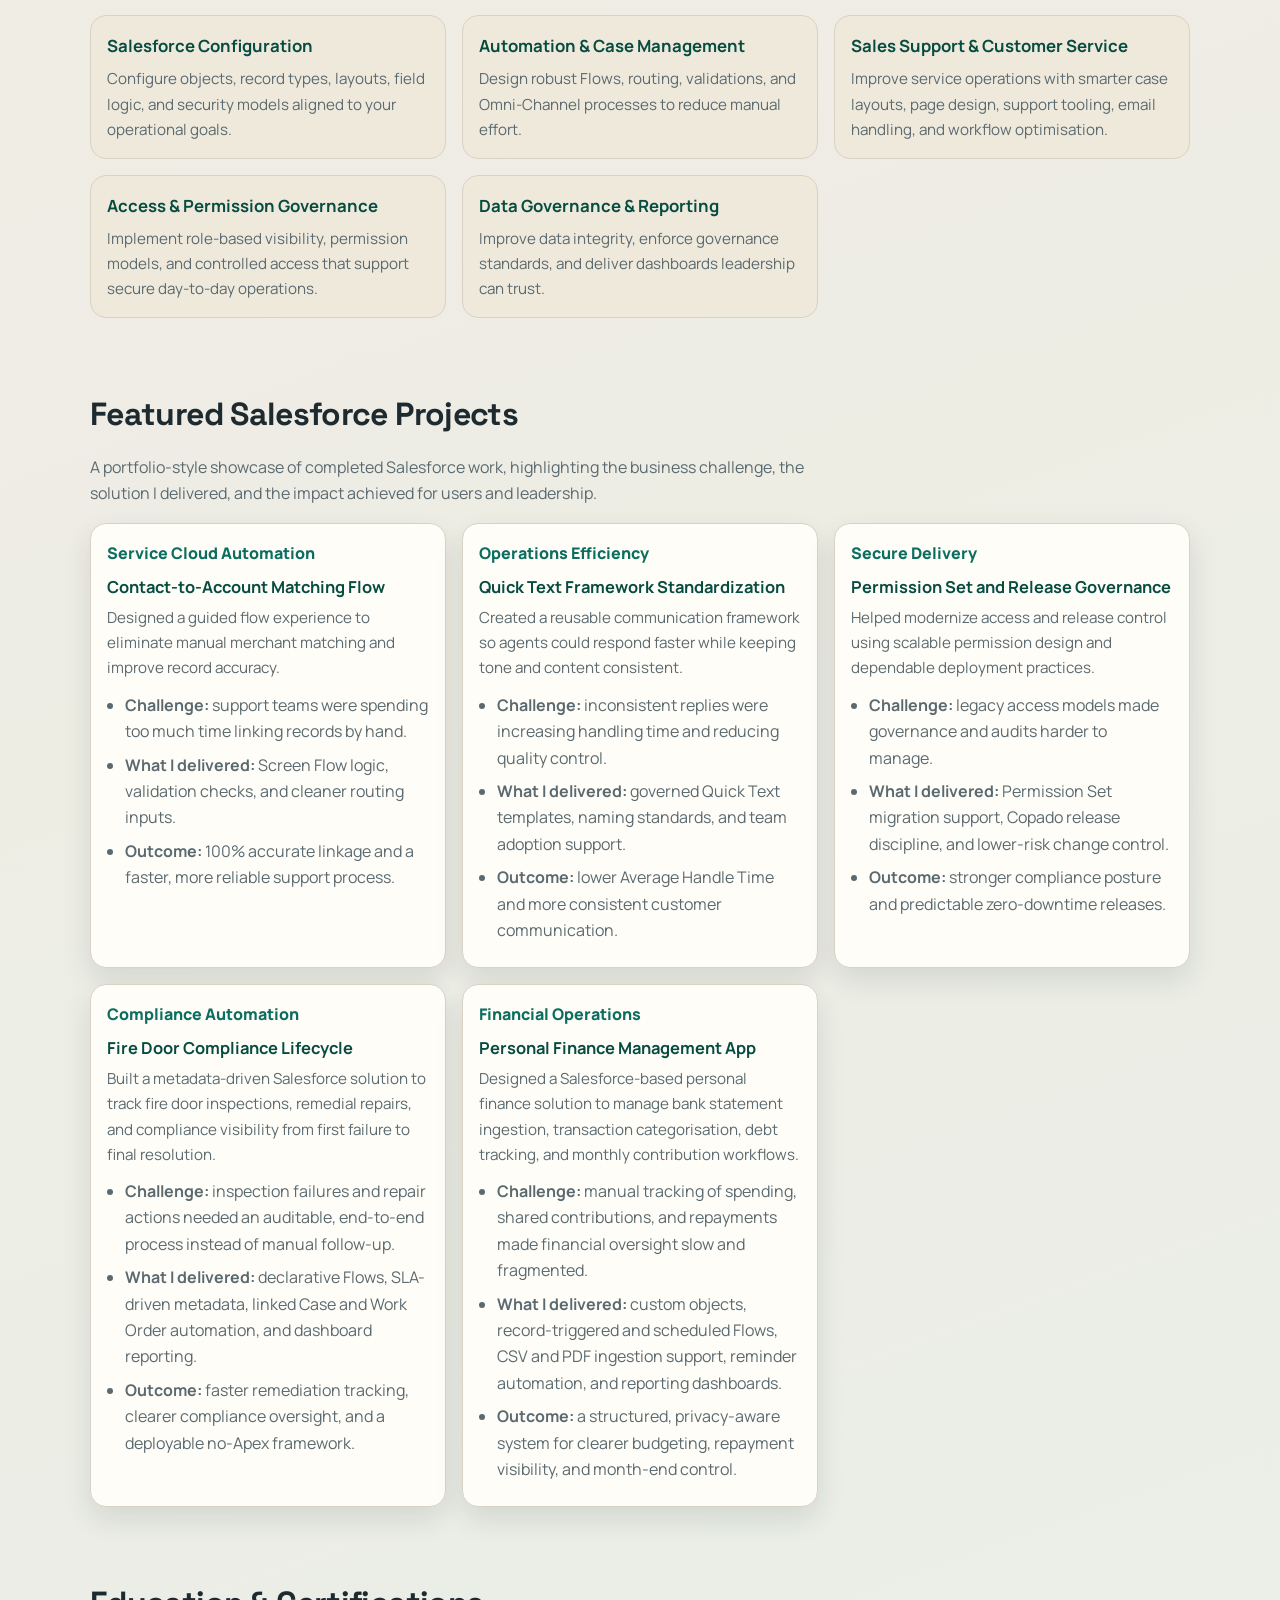
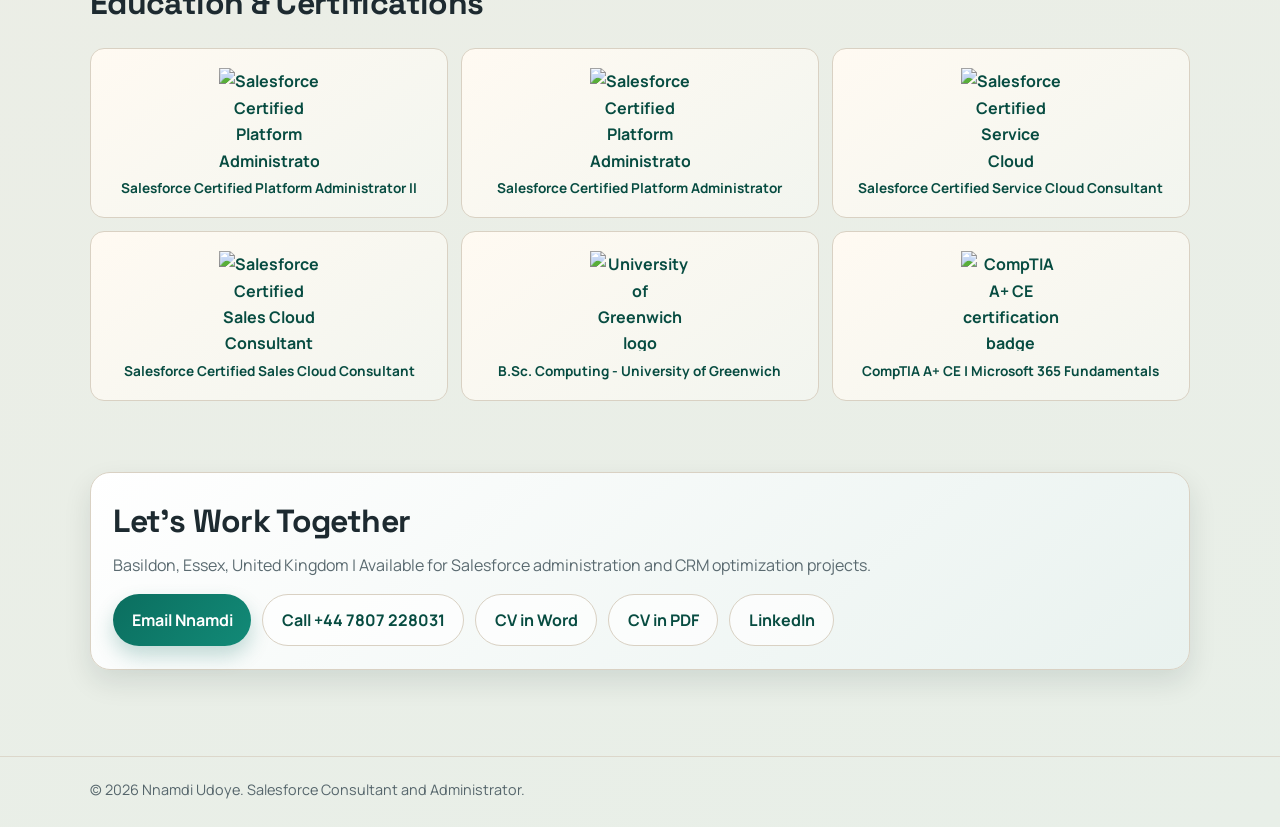
==== commit fcfccf4e: "Enhance Fiserv responsibilities in portfolio and CV from Confluence role documentation" ====
--- a/index.html
+++ b/index.html
@@ -746,11 +746,14 @@
                     <h3>Salesforce Administrator | Fiserv (Fintech)</h3>
                     <span class="meta">Basildon, Essex | Jun 2026 - Present</span>
                     <ul>
-                        <li>Administer and enhance Salesforce, translating business requirements into practical platform improvements.</li>
-                        <li>Lead the introduction of AI within Salesforce, identifying suitable use cases and guiding adoption with stakeholders.</li>
-                        <li>Automate repetitive manual processes to reduce staff time spent on recurring tasks and improve consistency.</li>
-                        <li>Liaise with clients, merchants and internal teams to investigate and resolve complex Salesforce issues.</li>
-                        <li>Contribute to enhancement projects through solution design, configuration, testing and documentation.</li>
+                        <li>Lead Salesforce administration and solution design across production and sandbox environments, translating business needs into secure, maintainable platform improvements.</li>
+                        <li>Lead the introduction of AI within Salesforce, identifying suitable use cases and guiding adoption with business stakeholders.</li>
+                        <li>Automate repetitive manual processes to reduce recurring staff effort, improve consistency and free teams for higher-value work.</li>
+                        <li>Manage access and security through roles, profiles, Permission Sets, groups, queues, object and field permissions, and record sharing.</li>
+                        <li>Liaise with clients, merchants and delivery teams to resolve complex Salesforce issues, using metadata, audit history and access evidence to investigate root causes.</li>
+                        <li>Support enhancement projects across objects, fields, layouts, record types, automation and reporting, coordinating with developers on code-related changes.</li>
+                        <li>Coordinate release readiness through impact and dependency assessments, sandbox validation, deployment planning and post-change verification.</li>
+                        <li>Produce solution designs, operational guidance and rollback plans, assessing access, reporting and export risks to protect client and business information.</li>
                     </ul>
                 </article>
 				<article class="timeline-item">
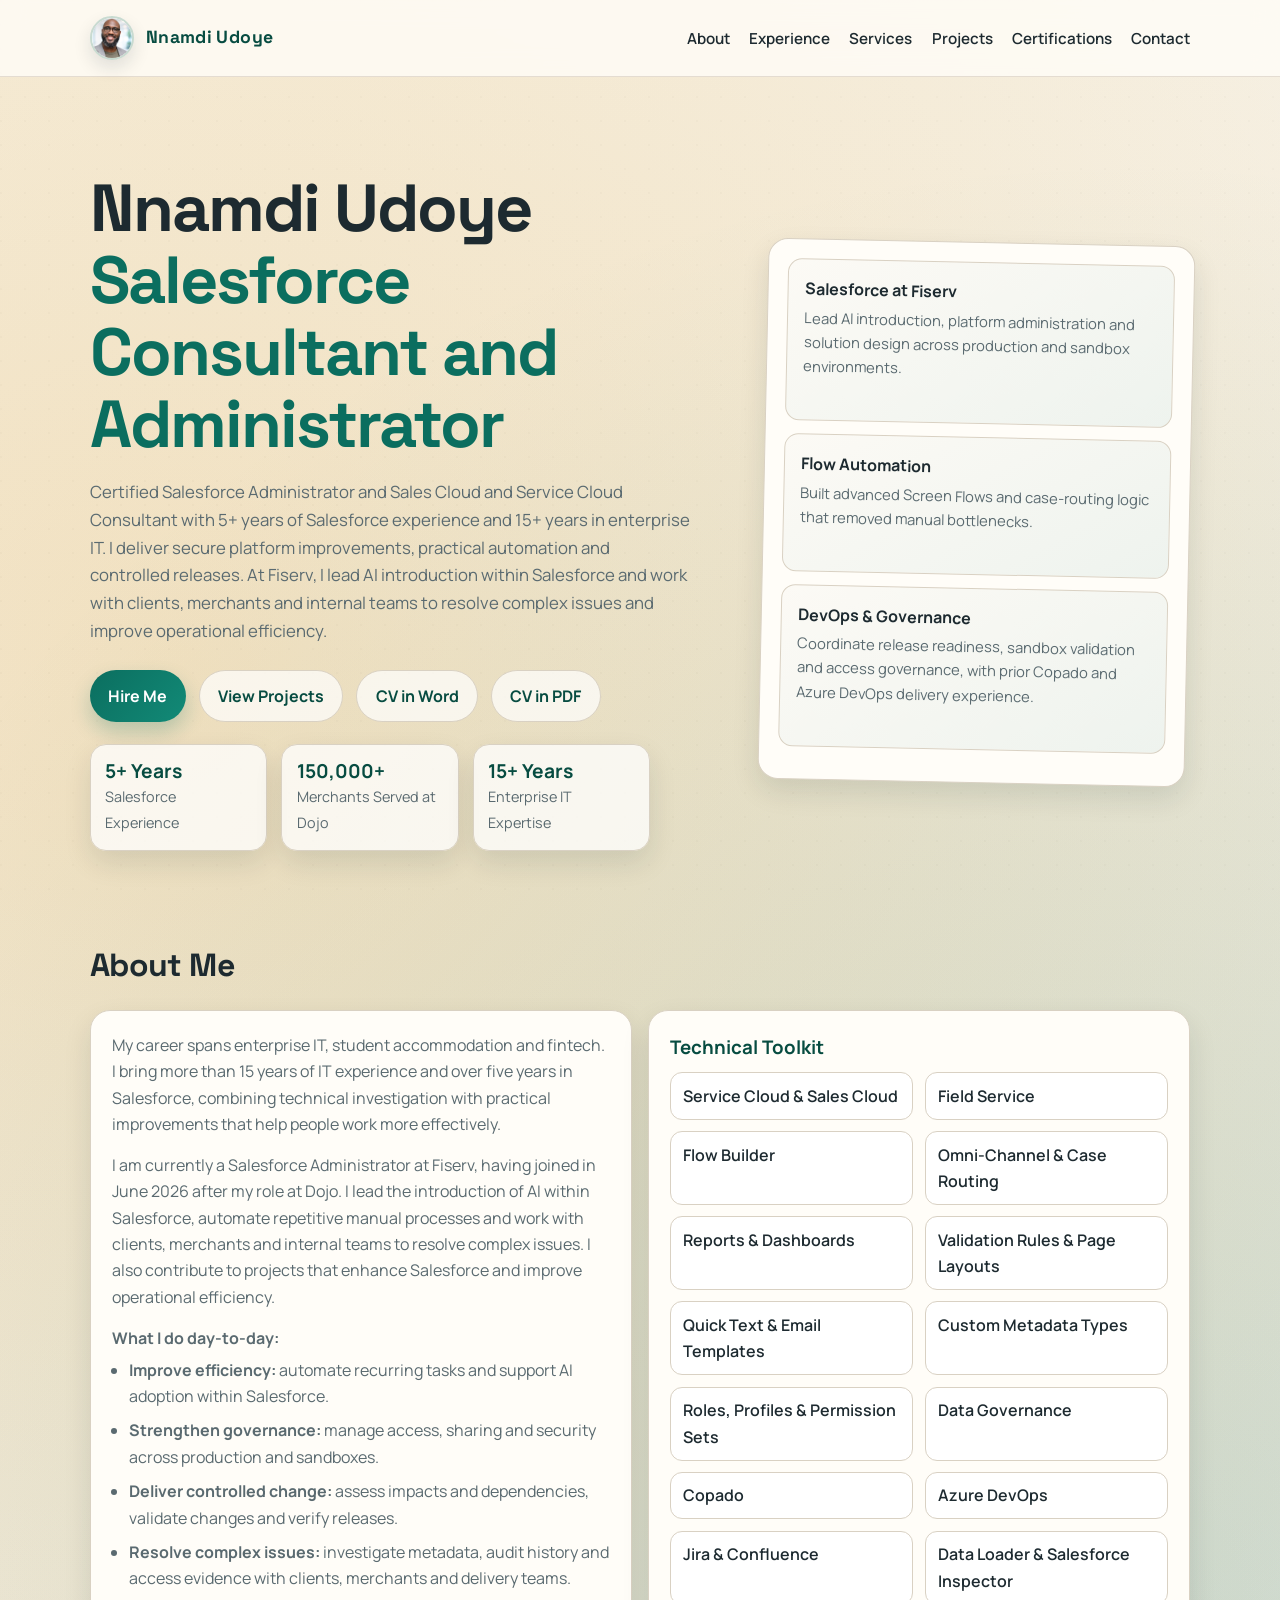
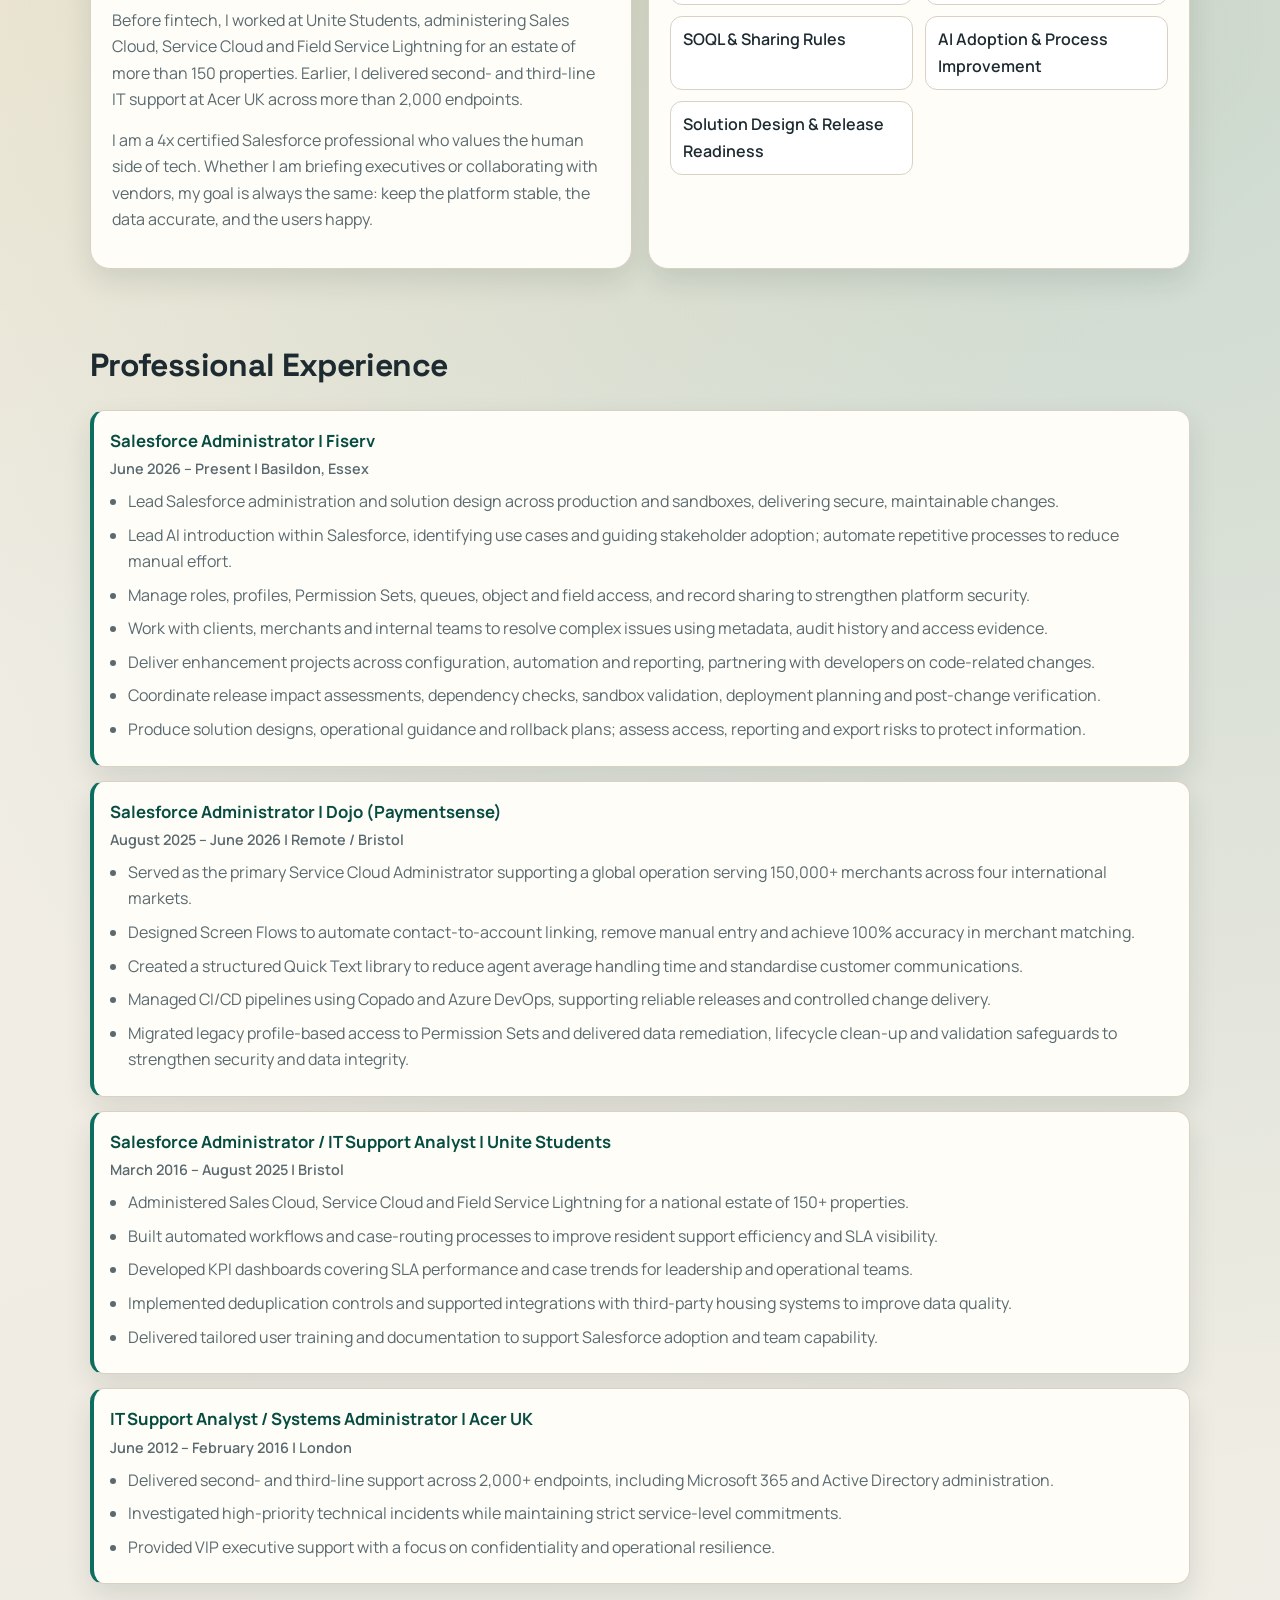
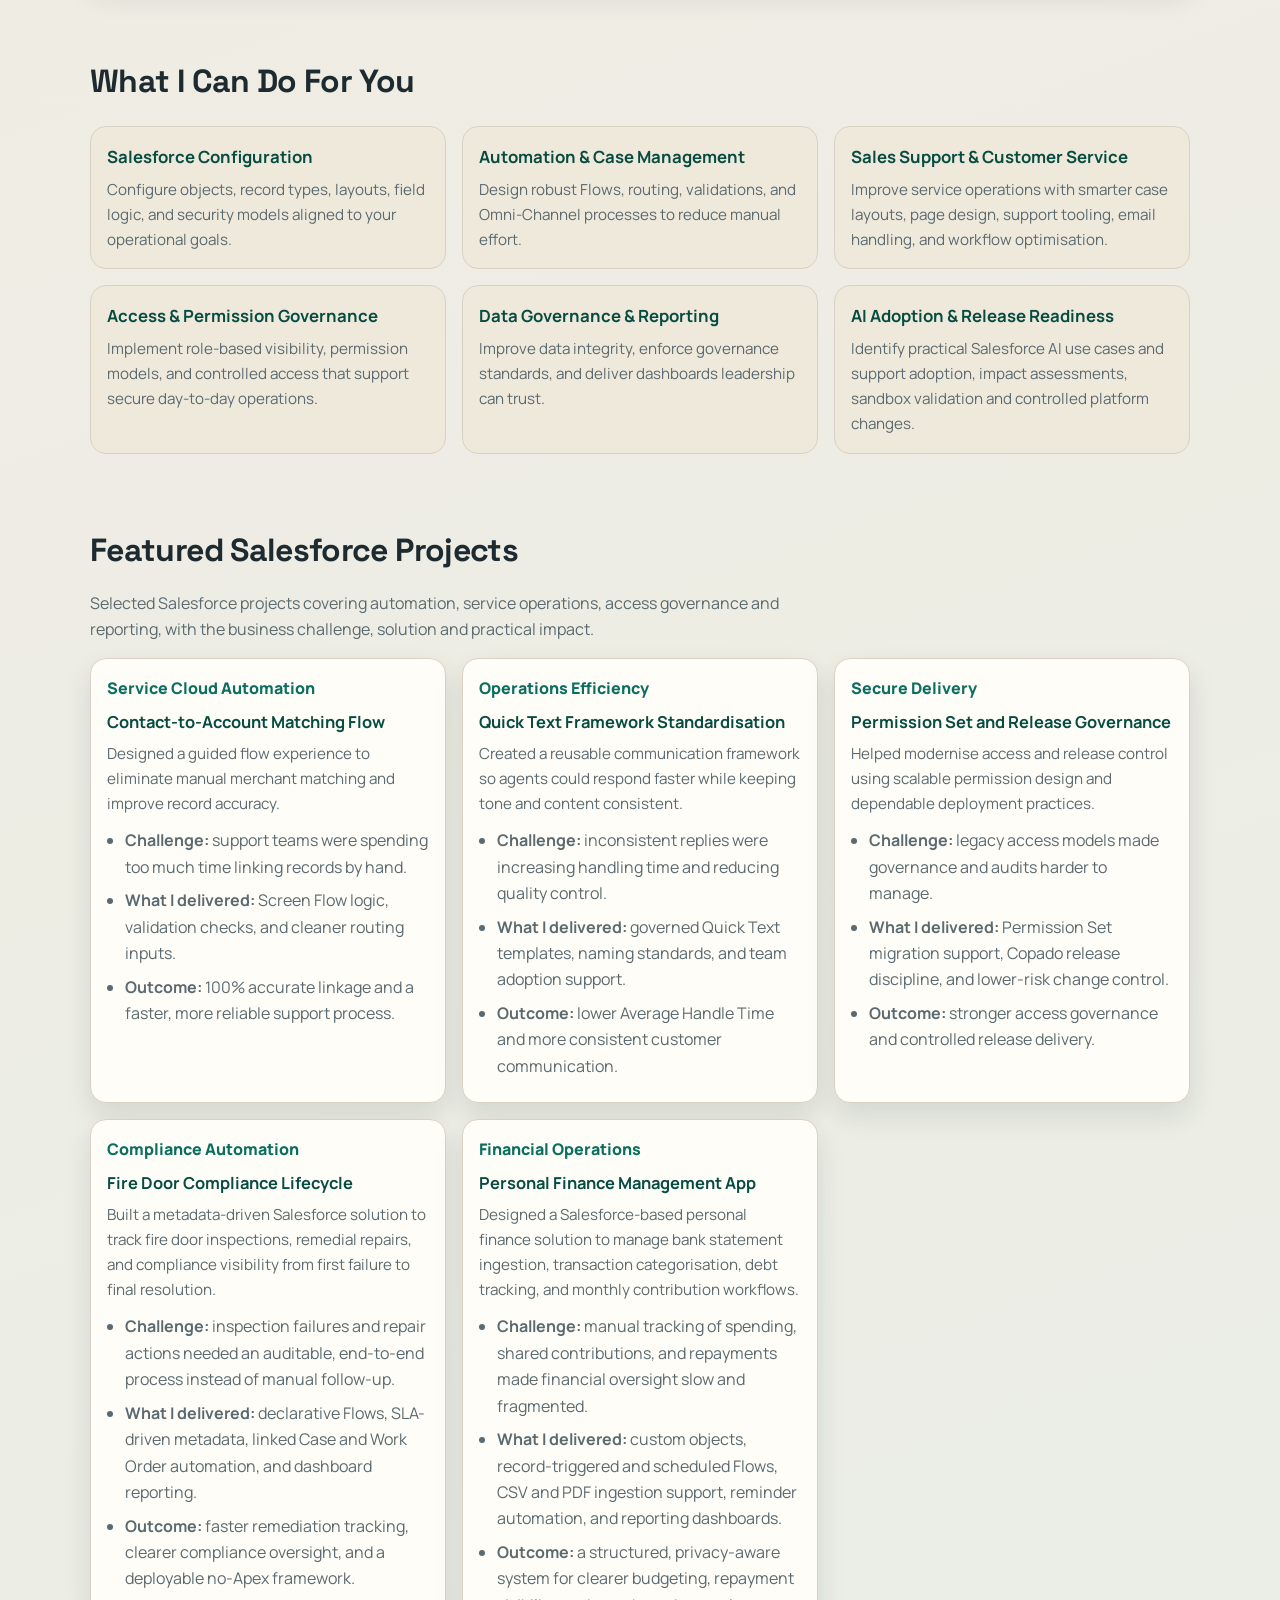
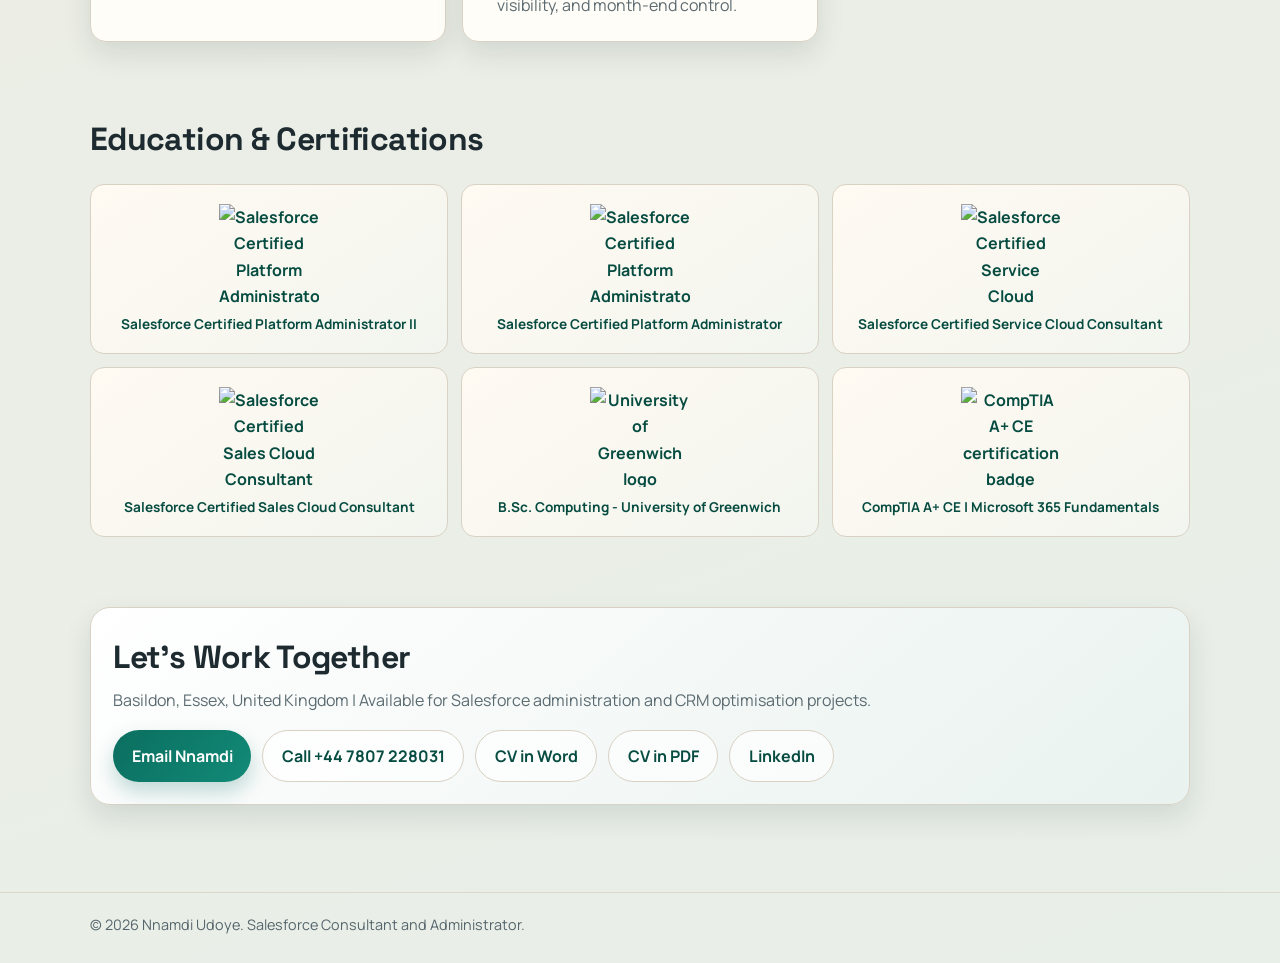
==== commit 66446c7b: "Align all portfolio experience with CV and refresh profile, skills and services" ====
--- a/index.html
+++ b/index.html
@@ -22,7 +22,7 @@
 		content="Certified Salesforce Administrator Nnamdi Udoye delivers Service Cloud, Sales Cloud, automation, and data governance solutions for high-growth teams."
 	/>
 	<meta property="og:title" content="Nnamdi Udoye | Salesforce Consultant and Administrator" />
-	<meta property="og:description" content="Salesforce Administrator specializing in Service Cloud, Sales Cloud, automation, and CRM data governance." />
+	<meta property="og:description" content="Salesforce Administrator specialising in Service Cloud, Sales Cloud, automation, and CRM data governance." />
 	<meta property="og:type" content="website" />
 	<meta property="og:url" content="https://amarau9410.github.io/nnamdi-udoye/" />
 	<meta property="og:image" content="https://amarau9410.github.io/nnamdi-udoye/favicon.svg" />
@@ -646,7 +646,7 @@
 					<span class="highlight">Salesforce Consultant and Administrator</span>
 				</h1>
 				<p>
-					Certified Salesforce Sales Cloud Consultant, Service Cloud Consultant, Administrator and Advanced Administrator with 15+ years in enterprise IT and a proven track record as a Salesforce Consultant. I specialize in delivery ownership, architecting secure, scalable Service and Sales Cloud solutions that translate complex business needs into high-impact automation. I partner with stakeholders to evolve platform capabilities, ensuring long-term operational resilience and 100% data accuracy.
+					Certified Salesforce Administrator and Sales Cloud and Service Cloud Consultant with 5+ years of Salesforce experience and 15+ years in enterprise IT. I deliver secure platform improvements, practical automation and controlled releases. At Fiserv, I lead AI introduction within Salesforce and work with clients, merchants and internal teams to resolve complex issues and improve operational efficiency.
 				</p>
 				<div class="hero-actions">
 					<a class="btn btn-primary" href="#contact" data-analytics-event="hire_me_click">Hire Me</a>
@@ -661,7 +661,7 @@
 					</article>
 					<article class="stat-card">
 						<strong>150,000+</strong>
-						<span>Merchants Supported</span>
+						<span>Merchants Served at Dojo</span>
 					</article>
 					<article class="stat-card">
 						<strong>15+ Years</strong>
@@ -672,8 +672,8 @@
 
 			<aside class="hero-panel" aria-label="Quick profile highlights">
 				<div class="card">
-					<h3>Service Cloud Leadership</h3>
-					<p>Lead administrator for global support operations across four international markets.</p>
+					<h3>Salesforce at Fiserv</h3>
+					<p>Lead AI introduction, platform administration and solution design across production and sandbox environments.</p>
 				</div>
 				<div class="card">
 					<h3>Flow Automation</h3>
@@ -681,7 +681,7 @@
 				</div>
 				<div class="card">
 					<h3>DevOps & Governance</h3>
-					<p>Deliver reliable Salesforce releases with Copado, Azure DevOps, and robust access controls.</p>
+					<p>Coordinate release readiness, sandbox validation and access governance, with prior Copado and Azure DevOps delivery experience.</p>
 				</div>
 			</aside>
 		</section>
@@ -691,25 +691,20 @@
 			<div class="about">
 				<article class="panel">
 					<p>
-						I've spent the last 15 years in the trenches of enterprise IT, which taught me one
-						thing: technology is only as good as the friction it removes. Over the past 5+ years,
-						I've pivoted that mindset fully into the Salesforce ecosystem, focusing on building
-						systems that do not just work, but actually scale.
+						My career spans enterprise IT, student accommodation and fintech. I bring more than 15 years of IT experience and over five years in Salesforce, combining technical investigation with practical improvements that help people work more effectively.
 					</p>
 					<p>
 						I am currently a Salesforce Administrator at Fiserv, having joined in June 2026 after my role at Dojo. I lead the introduction of AI within Salesforce, automate repetitive manual processes and work with clients, merchants and internal teams to resolve complex issues. I also contribute to projects that enhance Salesforce and improve operational efficiency.
 					</p>
 					<p style="margin-bottom: 0.35rem;"><strong>What I do day-to-day:</strong></p>
 					<ul class="about-points">
-						<li><strong>Solve for scale:</strong> I use Screen, Record-Triggered, and Scheduled Flows to remove manual bottlenecks.</li>
-						<li><strong>Tighten governance:</strong> I led migration from leaky Profiles to a scalable Permission Set model for stronger audit readiness.</li>
-						<li><strong>Enterprise DevOps:</strong> I manage CI/CD with Copado and Azure DevOps to keep releases predictable and downtime at zero.</li>
-						<li><strong>Protect data integrity:</strong> I focus on root-cause analysis and large-scale remediation to keep reporting accurate.</li>
-					</ul>
+<li><strong>Improve efficiency:</strong> automate recurring tasks and support AI adoption within Salesforce.</li>
+<li><strong>Strengthen governance:</strong> manage access, sharing and security across production and sandboxes.</li>
+<li><strong>Deliver controlled change:</strong> assess impacts and dependencies, validate changes and verify releases.</li>
+<li><strong>Resolve complex issues:</strong> investigate metadata, audit history and access evidence with clients, merchants and delivery teams.</li>
+</ul>
 					<p>
-						Before fintech, I spent nearly a decade in the student accommodation sector, managing
-						a national estate of 150+ properties. That is where I strengthened my expertise in
-						Marketing Cloud and Field Service Lightning, bridging digital campaigns and operational delivery.
+						Before fintech, I worked at Unite Students, administering Sales Cloud, Service Cloud and Field Service Lightning for an estate of more than 150 properties. Earlier, I delivered second- and third-line IT support at Acer UK across more than 2,000 endpoints.
 					</p>
 					<p>
 						I am a 4x certified Salesforce professional who values the human side of tech.
@@ -733,7 +728,7 @@
 						<li>Copado</li>
 						<li>Azure DevOps</li>
 						<li>Jira & Confluence</li>
-						<li>Marketing Cloud</li>
+						<li>Data Loader & Salesforce Inspector</li><li>SOQL & Sharing Rules</li><li>AI Adoption & Process Improvement</li><li>Solution Design & Release Readiness</li>
 					</ul>
 				</article>
 			</div>
@@ -742,41 +737,27 @@
 		<section id="experience" class="reveal">
 			<h2 class="section-heading">Professional Experience</h2>
 			<div class="timeline">
-                <article class="timeline-item">
-                    <h3>Salesforce Administrator | Fiserv (Fintech)</h3>
-                    <span class="meta">Basildon, Essex | Jun 2026 - Present</span>
-                    <ul>
-                        <li>Lead Salesforce administration and solution design across production and sandbox environments, translating business needs into secure, maintainable platform improvements.</li>
-                        <li>Lead the introduction of AI within Salesforce, identifying suitable use cases and guiding adoption with business stakeholders.</li>
-                        <li>Automate repetitive manual processes to reduce recurring staff effort, improve consistency and free teams for higher-value work.</li>
-                        <li>Manage access and security through roles, profiles, Permission Sets, groups, queues, object and field permissions, and record sharing.</li>
-                        <li>Liaise with clients, merchants and delivery teams to resolve complex Salesforce issues, using metadata, audit history and access evidence to investigate root causes.</li>
-                        <li>Support enhancement projects across objects, fields, layouts, record types, automation and reporting, coordinating with developers on code-related changes.</li>
-                        <li>Coordinate release readiness through impact and dependency assessments, sandbox validation, deployment planning and post-change verification.</li>
-                        <li>Produce solution designs, operational guidance and rollback plans, assessing access, reporting and export risks to protect client and business information.</li>
-                    </ul>
-                </article>
-				<article class="timeline-item">
-					<h3>Salesforce Administrator | Dojo (Fintech)</h3>
-					<span class="meta">Remote/Bristol | Aug 2025 - Jun 2026</span>
-					<ul>
-						<li>Supported a global Service Cloud operation serving over 150,000 merchants across four markets.</li>
-						<li>Architected Screen Flows for contact-to-account linking, eliminating manual entry and improving data accuracy.</li>
-						<li>Managed CI/CD releases in Copado and Azure DevOps with reliable, low-risk deployments.</li>
-						<li>Migrated legacy profile access to a scalable Permission Set model for stronger security governance.</li>
-					</ul>
-				</article>
-				<article class="timeline-item">
-					<h3>Salesforce Administrator / IT Support Analyst | Unite Students</h3>
-					<span class="meta">Bristol, UK | Mar 2016 - Aug 2025</span>
-					<ul>
-						<li>Administered Sales Cloud, Service Cloud, and Field Service Lightning across a national estate of 150+ properties.</li>
-						<li>Built case-routing and workflow automations to improve support response speed and SLA visibility.</li>
-						<li>Created KPI dashboards and implemented deduplication controls for sustained data quality improvements.</li>
-						<li>Delivered user training and documentation to increase Salesforce adoption across operational teams.</li>
-					</ul>
-				</article>
-			</div>
+<article class="timeline-item"><h3>Salesforce Administrator | Fiserv</h3><span class="meta">June 2026 – Present | Basildon, Essex</span><ul><li>Lead Salesforce administration and solution design across production and sandboxes, delivering secure, maintainable changes.</li>
+<li>Lead AI introduction within Salesforce, identifying use cases and guiding stakeholder adoption; automate repetitive processes to reduce manual effort.</li>
+<li>Manage roles, profiles, Permission Sets, queues, object and field access, and record sharing to strengthen platform security.</li>
+<li>Work with clients, merchants and internal teams to resolve complex issues using metadata, audit history and access evidence.</li>
+<li>Deliver enhancement projects across configuration, automation and reporting, partnering with developers on code-related changes.</li>
+<li>Coordinate release impact assessments, dependency checks, sandbox validation, deployment planning and post-change verification.</li>
+<li>Produce solution designs, operational guidance and rollback plans; assess access, reporting and export risks to protect information.</li></ul></article>
+<article class="timeline-item"><h3>Salesforce Administrator | Dojo (Paymentsense)</h3><span class="meta">August 2025 – June 2026 | Remote / Bristol</span><ul><li>Served as the primary Service Cloud Administrator supporting a global operation serving 150,000+ merchants across four international markets.</li>
+<li>Designed Screen Flows to automate contact-to-account linking, remove manual entry and achieve 100% accuracy in merchant matching.</li>
+<li>Created a structured Quick Text library to reduce agent average handling time and standardise customer communications.</li>
+<li>Managed CI/CD pipelines using Copado and Azure DevOps, supporting reliable releases and controlled change delivery.</li>
+<li>Migrated legacy profile-based access to Permission Sets and delivered data remediation, lifecycle clean-up and validation safeguards to strengthen security and data integrity.</li></ul></article>
+<article class="timeline-item"><h3>Salesforce Administrator / IT Support Analyst | Unite Students</h3><span class="meta">March 2016 – August 2025 | Bristol</span><ul><li>Administered Sales Cloud, Service Cloud and Field Service Lightning for a national estate of 150+ properties.</li>
+<li>Built automated workflows and case-routing processes to improve resident support efficiency and SLA visibility.</li>
+<li>Developed KPI dashboards covering SLA performance and case trends for leadership and operational teams.</li>
+<li>Implemented deduplication controls and supported integrations with third-party housing systems to improve data quality.</li>
+<li>Delivered tailored user training and documentation to support Salesforce adoption and team capability.</li></ul></article>
+<article class="timeline-item"><h3>IT Support Analyst / Systems Administrator | Acer UK</h3><span class="meta">June 2012 – February 2016 | London</span><ul><li>Delivered second- and third-line support across 2,000+ endpoints, including Microsoft 365 and Active Directory administration.</li>
+<li>Investigated high-priority technical incidents while maintaining strict service-level commitments.</li>
+<li>Provided VIP executive support with a focus on confidentiality and operational resilience.</li></ul></article>
+</div>
 		</section>
 
 		<section id="services" class="reveal">
@@ -812,14 +793,13 @@
 						Improve data integrity, enforce governance standards, and deliver dashboards leadership can trust.
 					</p>
 				</article>
-			</div>
+			<article class="service-card"><h3>AI Adoption &amp; Release Readiness</h3><p>Identify practical Salesforce AI use cases and support adoption, impact assessments, sandbox validation and controlled platform changes.</p></article></div>
 		</section>
 
 		<section id="projects" class="reveal">
 			<h2 class="section-heading">Featured Salesforce Projects</h2>
 			<p class="project-intro">
-				A portfolio-style showcase of completed Salesforce work, highlighting the business challenge,
-				the solution I delivered, and the impact achieved for users and leadership.
+				Selected Salesforce projects covering automation, service operations, access governance and reporting, with the business challenge, solution and practical impact.
 			</p>
 			<div class="project-grid">
 				<a class="project-card" href="projects/case-study.html?project=contact-to-account-matching-flow" aria-label="Open the Contact-to-Account Matching Flow case study">
@@ -832,9 +812,9 @@
 						<li><strong>Outcome:</strong> 100% accurate linkage and a faster, more reliable support process.</li>
 					</ul>
 				</a>
-				<a class="project-card" href="projects/case-study.html?project=quick-text-framework-standardization" aria-label="Open the Quick Text Framework Standardization case study">
+				<a class="project-card" href="projects/case-study.html?project=quick-text-framework-standardization" aria-label="Open the Quick Text Framework Standardisation case study">
 					<span class="case-kpi">Operations Efficiency</span>
-					<h3>Quick Text Framework Standardization</h3>
+					<h3>Quick Text Framework Standardisation</h3>
 					<p>Created a reusable communication framework so agents could respond faster while keeping tone and content consistent.</p>
 					<ul class="project-list">
 						<li><strong>Challenge:</strong> inconsistent replies were increasing handling time and reducing quality control.</li>
@@ -845,11 +825,11 @@
 				<a class="project-card" href="projects/case-study.html?project=permission-set-and-release-governance" aria-label="Open the Permission Set and Release Governance case study">
 					<span class="case-kpi">Secure Delivery</span>
 					<h3>Permission Set and Release Governance</h3>
-					<p>Helped modernize access and release control using scalable permission design and dependable deployment practices.</p>
+					<p>Helped modernise access and release control using scalable permission design and dependable deployment practices.</p>
 					<ul class="project-list">
 						<li><strong>Challenge:</strong> legacy access models made governance and audits harder to manage.</li>
 						<li><strong>What I delivered:</strong> Permission Set migration support, Copado release discipline, and lower-risk change control.</li>
-						<li><strong>Outcome:</strong> stronger compliance posture and predictable zero-downtime releases.</li>
+						<li><strong>Outcome:</strong> stronger access governance and controlled release delivery.</li>
 					</ul>
 				</a>
 				<a class="project-card" href="projects/case-study.html?project=fire-door-compliance-lifecycle" aria-label="Open the Fire Door Compliance Lifecycle case study">
@@ -909,7 +889,7 @@
 			<div class="contact-card">
 				<div>
 					<h2 class="section-heading" style="margin-bottom: 0;">Let's Work Together</h2>
-					<p>Basildon, Essex, United Kingdom | Available for Salesforce administration and CRM optimization projects.</p>
+					<p>Basildon, Essex, United Kingdom | Available for Salesforce administration and CRM optimisation projects.</p>
 				</div>
 				<div class="contact-links">
 					<a class="btn btn-primary" href="mailto:nnamdiudoye@gmail.com">Email Nnamdi</a>
